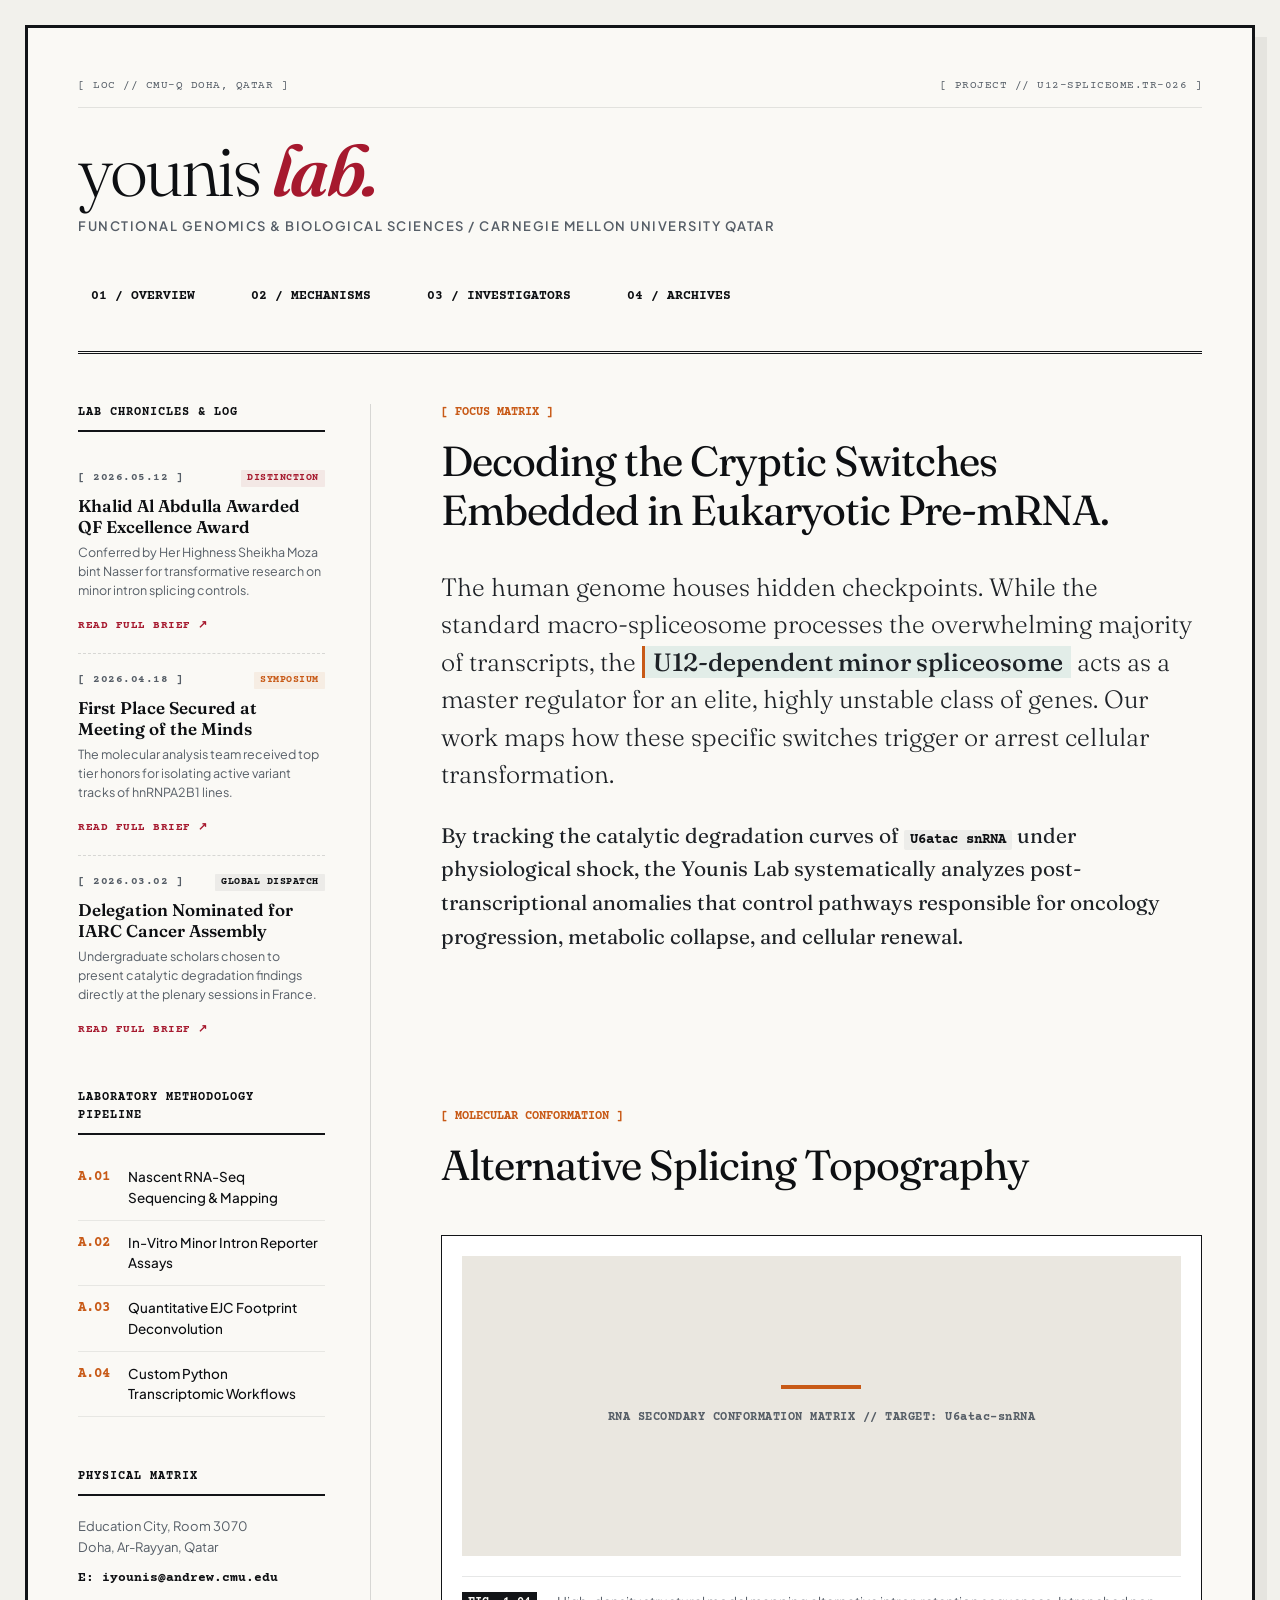
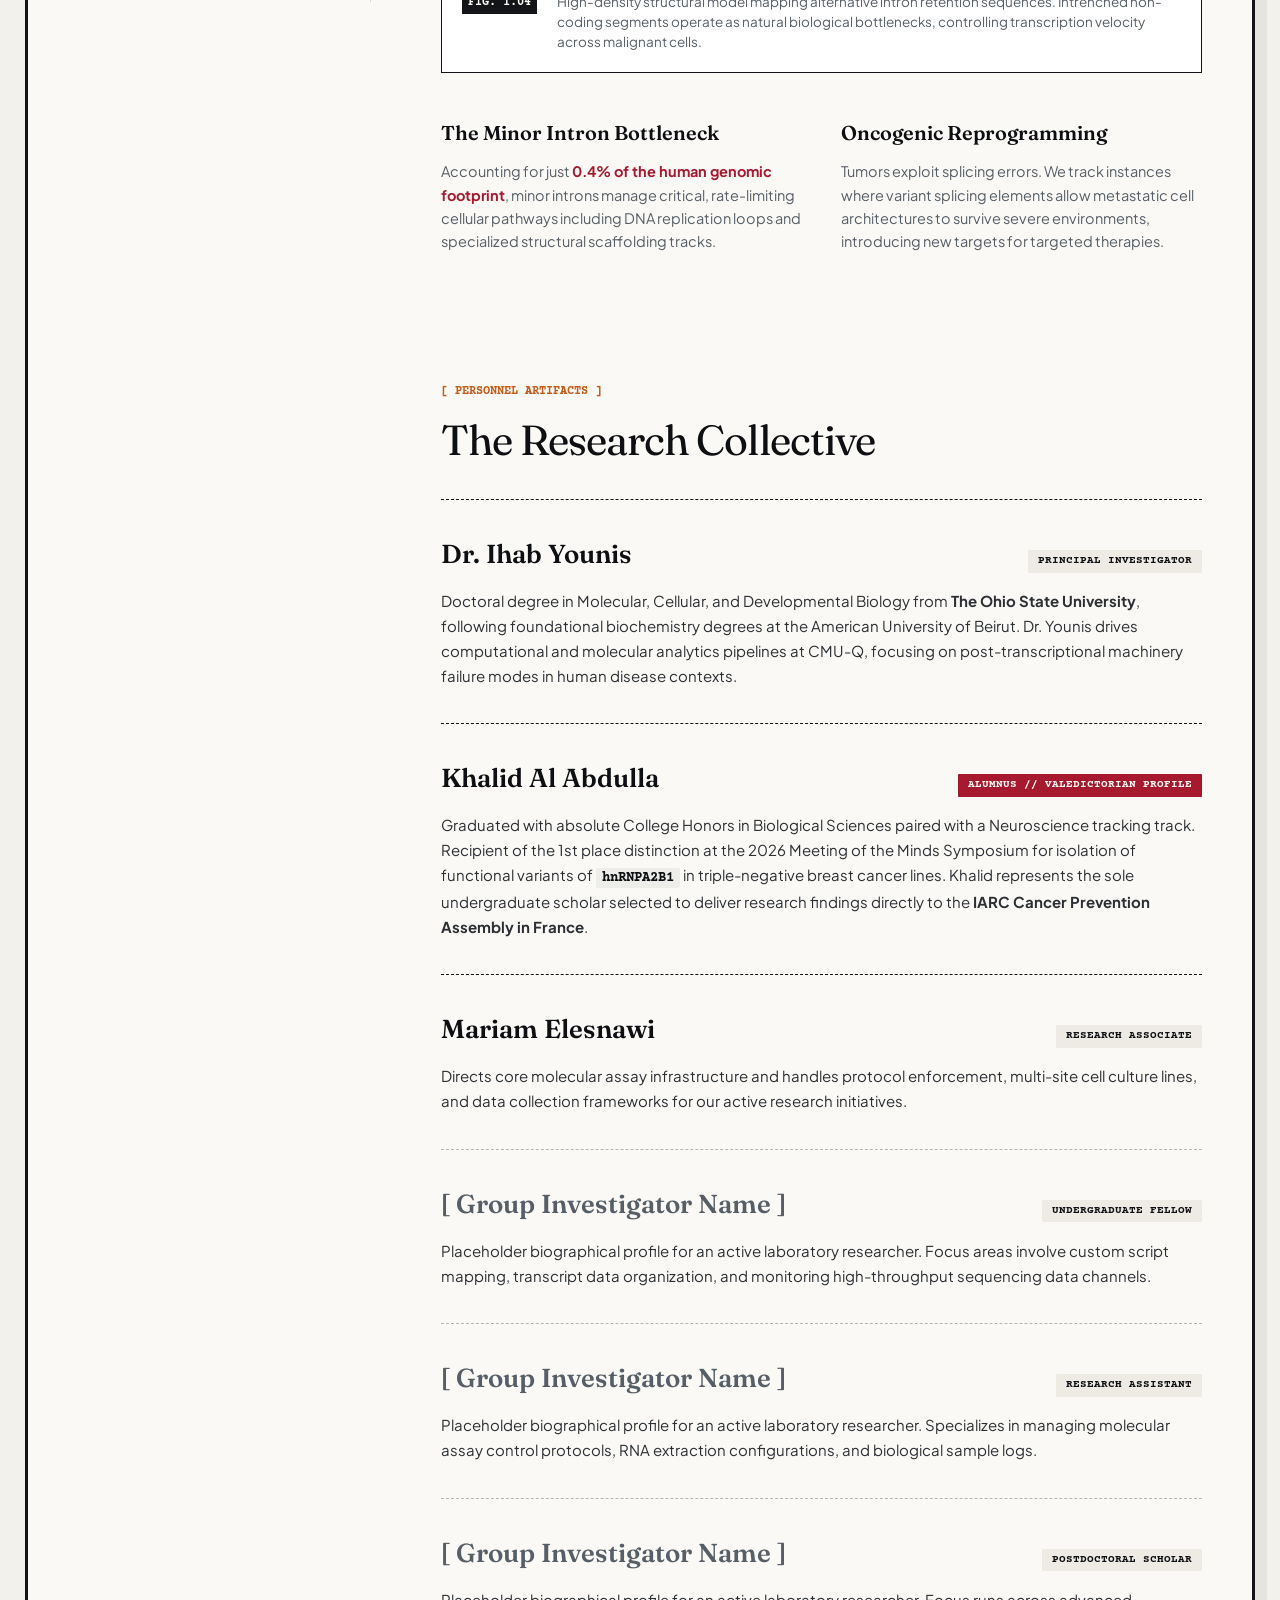
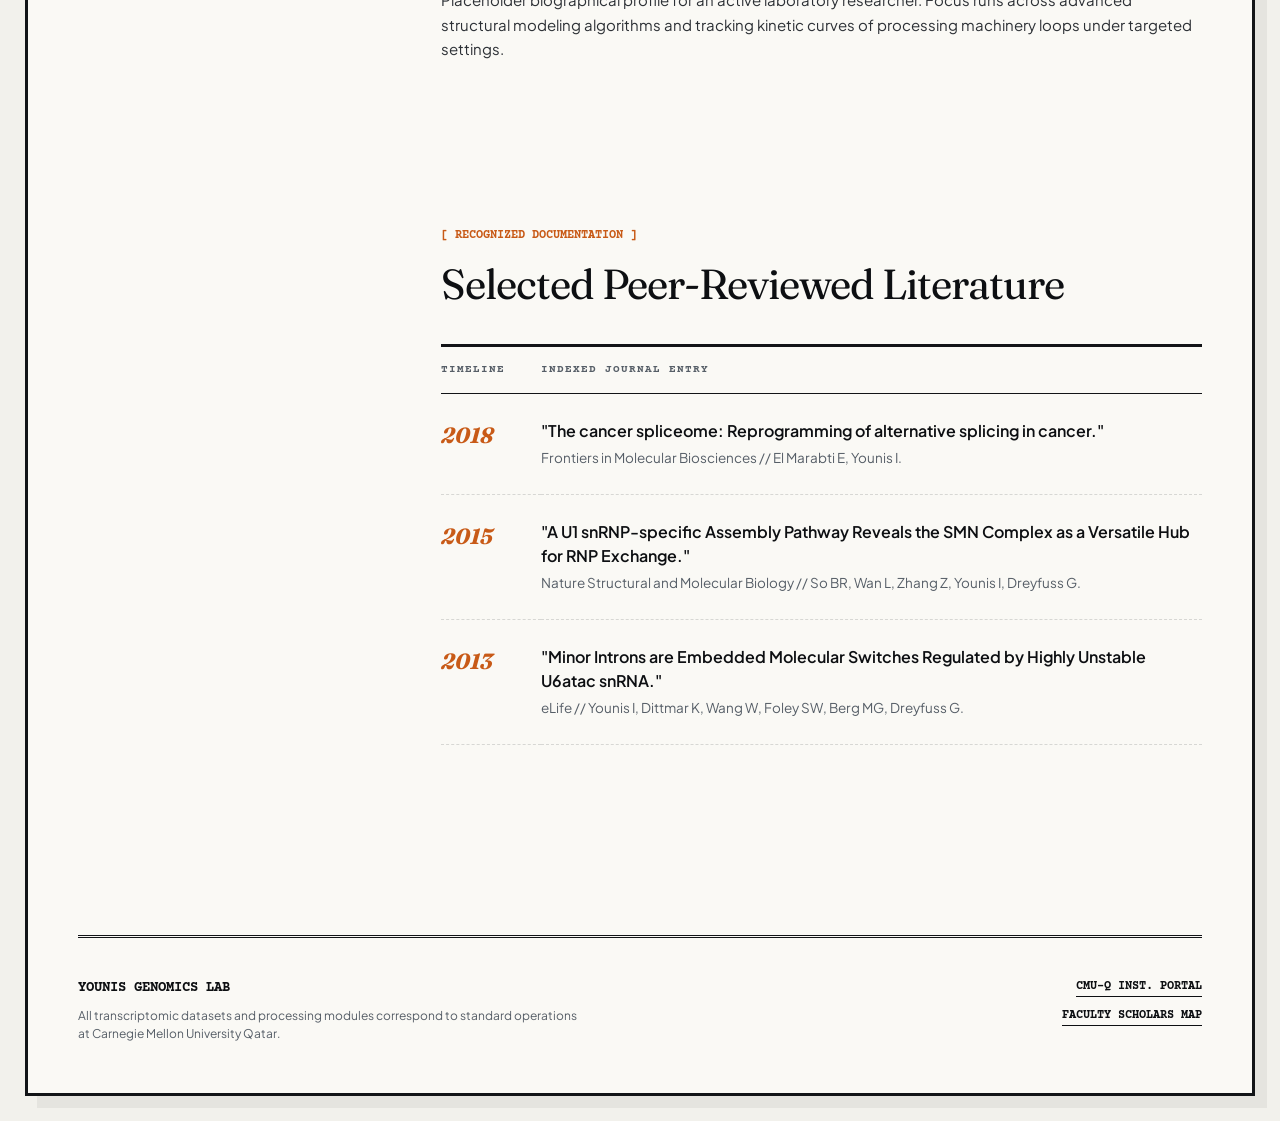
==== index.html @ 49179be3 "a" ====
<!DOCTYPE html>
<html lang="en">
<head>
    <meta charset="UTF-8">
    <meta name="viewport" content="width=device-width, initial-scale=1.0">
    <title>Younis Lab — Post-Transcriptional Architecture</title>
    
    <link rel="stylesheet" href="css/bootstrap.min.css">
    <link rel="stylesheet" href="css/blueimp-gallery.min.css">
    
    <link rel="stylesheet" href="style.css">
</head>
<body>

    <div class="site-outer-border">
        
        <header class="journal-header">
            <div class="header-top-meta">
                <span class="meta-item font-mono">[ LOC // CMU-Q DOHA, QATAR ]</span>
                <span class="meta-item font-mono">[ PROJECT // U12-SPLICEOME.TR-026 ]</span>
            </div>
            
            <div class="brand-block">
                <h1 class="main-title">younis <span class="title-light">lab.</span></h1>
                <p class="discipline-tag">Functional Genomics & Biological Sciences / Carnegie Mellon University Qatar</p>
            </div>

            <nav class="journal-nav">
                <a href="#overview" class="nav-node">01 / OVERVIEW</a>
                <a href="#mechanisms" class="nav-node">02 / MECHANISMS</a>
                <a href="#investigators" class="nav-node">03 / INVESTIGATORS</a>
                <a href="#archives" class="nav-node">04 / ARCHIVES</a>
            </nav>
        </header>

        <main class="journal-body-grid">
            
            <aside class="journal-sidebar">
                
                <div class="bulletin-board">
                    <h4 class="sidebar-subheading">LAB CHRONICLES & LOG</h4>
                    
                    <div class="news-entry">
                        <div class="news-meta-row">
                            <span class="news-date font-mono">[ 2026.05.12 ]</span>
                            <span class="news-badge color-crimson font-mono">DISTINCTION</span>
                        </div>
                        <h5 class="news-headline">Khalid Al Abdulla Awarded QF Excellence Award</h5>
                        <p class="news-summary">Conferred by Her Highness Sheikha Moza bint Nasser for transformative research on minor intron splicing controls.</p>
                        <a href="news.html#award" target="_blank" class="news-more-link font-mono">READ FULL BRIEF ↗</a>
                    </div>

                    <div class="news-entry">
                        <div class="news-meta-row">
                            <span class="news-date font-mono">[ 2026.04.18 ]</span>
                            <span class="news-badge color-rust font-mono">SYMPOSIUM</span>
                        </div>
                        <h5 class="news-headline">First Place Secured at Meeting of the Minds</h5>
                        <p class="news-summary">The molecular analysis team received top tier honors for isolating active variant tracks of hnRNPA2B1 lines.</p>
                        <a href="news.html#symposium" target="_blank" class="news-more-link font-mono">READ FULL BRIEF ↗</a>
                    </div>

                    <div class="news-entry">
                        <div class="news-meta-row">
                            <span class="news-date font-mono">[ 2026.03.02 ]</span>
                            <span class="news-badge font-mono">GLOBAL DISPATCH</span>
                        </div>
                        <h5 class="news-headline">Delegation Nominated for IARC Cancer Assembly</h5>
                        <p class="news-summary">Undergraduate scholars chosen to present catalytic degradation findings directly at the plenary sessions in France.</p>
                        <a href="news.html#iarc" target="_blank" class="news-more-link font-mono">READ FULL BRIEF ↗</a>
                    </div>
                </div>

                <div class="assay-block">
                    <h4 class="sidebar-subheading">LABORATORY METHODOLOGY PIPELINE</h4>
                    <ul class="raw-data-list">
                        <li><span class="index-num">A.01</span> Nascent RNA-Seq Sequencing & Mapping</li>
                        <li><span class="index-num">A.02</span> In-Vitro Minor Intron Reporter Assays</li>
                        <li><span class="index-num">A.03</span> Quantitative EJC Footprint Deconvolution</li>
                        <li><span class="index-num">A.04</span> Custom Python Transcriptomic Workflows</li>
                    </ul>
                </div>

                <div class="coordinates-block">
                    <h4 class="sidebar-subheading">PHYSICAL MATRIX</h4>
                    <p class="address-paragraph">
                        Education City, Room 3070<br>
                        Doha, Ar-Rayyan, Qatar<br>
                        <span class="contact-line">E: iyounis@andrew.cmu.edu</span>
                    </p>
                </div>

            </aside>

            <div class="journal-content-stream">
                
                <section id="overview" class="stream-section">
                    <div class="section-marker">[ FOCUS MATRIX ]</div>
                    <h2 class="section-display-title">Decoding the Cryptic Switches Embedded in Eukaryotic Pre-mRNA.</h2>
                    
                    <p class="body-text-editorial lead-text">
                        The human genome houses hidden checkpoints. While the standard macro-spliceosome processes the overwhelming majority of transcripts, the <span class="marker-highlight">U12-dependent minor spliceosome</span> acts as a master regulator for an elite, highly unstable class of genes. Our work maps how these specific switches trigger or arrest cellular transformation.
                    </p>
                    
                    <p class="body-text-editorial">
                        By tracking the catalytic degradation curves of <span class="rna-token">U6atac snRNA</span> under physiological shock, the Younis Lab systematically analyzes post-transcriptional anomalies that control pathways responsible for oncology progression, metabolic collapse, and cellular renewal.
                    </p>
                </section>

                <section id="mechanisms" class="stream-section">
                    <div class="section-marker">[ MOLECULAR CONFORMATION ]</div>
                    <h2 class="section-display-title">Alternative Splicing Topography</h2>
                    
                    <div class="rna-image-canvas">
                        <div class="image-wrapper">
                            <img src="images/rna-splice-model.svg" alt="Structural Splicing Conformation" class="rna-native-asset" onerror="this.parentNode.classList.add('has-fallback');">
                            <div class="canvas-fallback-blueprint">
                                <div class="blueprint-line"></div>
                                <div class="blueprint-label">RNA SECONDARY CONFORMATION MATRIX // TARGET: U6atac-snRNA</div>
                            </div>
                        </div>
                        <div class="canvas-caption-block">
                            <span class="caption-num">FIG. 1.04</span>
                            <p class="caption-text">
                                High-density structural model mapping alternative intron retention sequences. Intrenched non-coding segments operate as natural biological bottlenecks, controlling transcription velocity across malignant cells.
                            </p>
                        </div>
                    </div>

                    <div class="asymmetric-split-insight">
                        <div class="insight-col">
                            <h3 class="insight-title">The Minor Intron Bottleneck</h3>
                            <p class="insight-body">Accounting for just <span class="dark-accent-text">0.4% of the human genomic footprint</span>, minor introns manage critical, rate-limiting cellular pathways including DNA replication loops and specialized structural scaffolding tracks.</p>
                        </div>
                        <div class="insight-col">
                            <h3 class="insight-title">Oncogenic Reprogramming</h3>
                            <p class="insight-body">Tumors exploit splicing errors. We track instances where variant splicing elements allow metastatic cell architectures to survive severe environments, introducing new targets for targeted therapies.</p>
                        </div>
                    </div>
                </section>

                <section id="investigators" class="stream-section">
                    <div class="section-marker">[ PERSONNEL ARTIFACTS ]</div>
                    <h2 class="section-display-title">The Research Collective</h2>

                    <div class="profile-node pi-node">
                        <div class="profile-meta-row">
                            <h3 class="profile-name">Dr. Ihab Younis</h3>
                            <span class="profile-status-badge">PRINCIPAL INVESTIGATOR</span>
                        </div>
                        <p class="profile-description">
                            Doctoral degree in Molecular, Cellular, and Developmental Biology from <strong>The Ohio State University</strong>, following foundational biochemistry degrees at the American University of Beirut. Dr. Younis drives computational and molecular analytics pipelines at CMU-Q, focusing on post-transcriptional machinery failure modes in human disease contexts.
                        </p>
                    </div>

                    <div class="profile-node scholar-node">
                        <div class="profile-meta-row">
                            <h3 class="profile-name">Khalid Al Abdulla</h3>
                            <span class="profile-status-badge honor-badge">ALUMNUS // VALEDICTORIAN PROFILE</span>
                        </div>
                        <p class="profile-description">
                            Graduated with absolute College Honors in Biological Sciences paired with a Neuroscience tracking track. Recipient of the 1st place distinction at the 2026 Meeting of the Minds Symposium for isolation of functional variants of <span class="rna-token">hnRNPA2B1</span> in triple-negative breast cancer lines. Khalid represents the sole undergraduate scholar selected to deliver research findings directly to the <strong>IARC Cancer Prevention Assembly in France</strong>.
                        </p>
                    </div>

                    <div class="profile-node">
                        <div class="profile-meta-row">
                            <h3 class="profile-name">Mariam Elesnawi</h3>
                            <span class="profile-status-badge associate-badge">RESEARCH ASSOCIATE</span>
                        </div>
                        <p class="profile-description">
                            Directs core molecular assay infrastructure and handles protocol enforcement, multi-site cell culture lines, and data collection frameworks for our active research initiatives.
                        </p>
                    </div>

                    <div class="profile-node placeholder-node">
                        <div class="profile-meta-row">
                            <h3 class="profile-name">[ Group Investigator Name ]</h3>
                            <span class="profile-status-badge">UNDERGRADUATE FELLOW</span>
                        </div>
                        <p class="profile-description">
                            Placeholder biographical profile for an active laboratory researcher. Focus areas involve custom script mapping, transcript data organization, and monitoring high-throughput sequencing data channels.
                        </p>
                    </div>

                    <div class="profile-node placeholder-node">
                        <div class="profile-meta-row">
                            <h3 class="profile-name">[ Group Investigator Name ]</h3>
                            <span class="profile-status-badge">RESEARCH ASSISTANT</span>
                        </div>
                        <p class="profile-description">
                            Placeholder biographical profile for an active laboratory researcher. Specializes in managing molecular assay control protocols, RNA extraction configurations, and biological sample logs.
                        </p>
                    </div>

                    <div class="profile-node placeholder-node">
                        <div class="profile-meta-row">
                            <h3 class="profile-name">[ Group Investigator Name ]</h3>
                            <span class="profile-status-badge">POSTDOCTORAL SCHOLAR</span>
                        </div>
                        <p class="profile-description">
                            Placeholder biographical profile for an active laboratory researcher. Focus runs across advanced structural modeling algorithms and tracking kinetic curves of processing machinery loops under targeted settings.
                        </p>
                    </div>
                </section>

                <section id="archives" class="stream-section">
                    <div class="section-marker">[ RECOGNIZED DOCUMENTATION ]</div>
                    <h2 class="section-display-title">Selected Peer-Reviewed Literature</h2>
                    
                    <div class="logbook-table-wrapper">
                        <table class="logbook-table">
                            <thead>
                                <tr>
                                    <th>TIMELINE</th>
                                    <th>INDEXED JOURNAL ENTRY</th>
                                </tr>
                            </thead>
                            <tbody>
                                <tr>
                                    <td class="log-year">2018</td>
                                    <td class="log-details">
                                        <span class="entry-title">"The cancer spliceome: Reprogramming of alternative splicing in cancer."</span><br>
                                        <span class="entry-meta">Frontiers in Molecular Biosciences // El Marabti E, Younis I.</span>
                                    </td>
                                </tr>
                                <tr>
                                    <td class="log-year">2015</td>
                                    <td class="log-details">
                                        <span class="entry-title">"A U1 snRNP-specific Assembly Pathway Reveals the SMN Complex as a Versatile Hub for RNP Exchange."</span><br>
                                        <span class="entry-meta">Nature Structural and Molecular Biology // So BR, Wan L, Zhang Z, Younis I, Dreyfuss G.</span>
                                    </td>
                                </tr>
                                <tr>
                                    <td class="log-year">2013</td>
                                    <td class="log-details">
                                        <span class="entry-title">"Minor Introns are Embedded Molecular Switches Regulated by Highly Unstable U6atac snRNA."</span><br>
                                        <span class="entry-meta">eLife // Younis I, Dittmar K, Wang W, Foley SW, Berg MG, Dreyfuss G.</span>
                                    </td>
                                </tr>
                            </tbody>
                        </table>
                    </div>
                </section>

            </div>
        </main>

        <footer class="journal-footer">
            <div class="footer-left-brand">
                <span class="footer-logo">YOUNIS GENOMICS LAB</span>
                <p class="footer-legal">All transcriptomic datasets and processing modules correspond to standard operations at Carnegie Mellon University Qatar.</p>
            </div>
            <div class="footer-links-group">
                <a href="https://qatar.cmu.edu" target="_blank" class="footer-link">CMU-Q INST. PORTAL</a>
                <a href="https://scholars.cmu.edu" target="_blank" class="footer-link">FACULTY SCHOLARS MAP</a>
            </div>
        </footer>

    </div>

    <script src="js/jquery-1.9.1.min.js"></script>
    <script src="js/bootstrap.min.js"></script>
</body>
</html>
---- style.css ----
/* ==========================================================================
   HIGH-END ACADEMIC LOGBOOK & EDITORIAL DESIGN ARCHITECTURE
   Completely detached from generic modern template frameworks.
   Inspired by high-density scientific journals and asymmetric print design.
   ========================================================================== */

@import url('https://fonts.googleapis.com/css2?family=Courier+Prime:ital,wght@0,400;0,700;1,400&family=Fraunces:ital,opsz,wght@0,9..144,300;0,9..144,400;0,9..144,600;1,9..144,400&family=Plus+Jakarta+Sans:wght@300;400;500;600;700&display=swap');

:root {
    /* Pure Ink-on-Paper High Contrast Color Framework */
    --paper-base: #faf9f5;          /* Warm raw linen unbleached paper stock */
    --ink-solid: #0d0f12;           /* Deep dense organic carbon black ink */
    --ink-subtle: #565e67;          /* Slate mineral wash for peripheral data */
    
    /* Strategic Precision Chromatic Visual Accents */
    --heritage-crimson: #a6192e;    /* Rich raw authentic Carnegie Crimson */
    --biochemical-rust: #c85a17;    /* Earthy high-contrast functional molecular tone */
    --rna-highlight-bg: #e2ede8;    /* Muted wash representing biological fluid matrices */
    --border-stroke: #121417;       /* Hard lines for deliberate layout structuring */
    
    /* Typography Engine Selection */
    --font-editorial: 'Fraunces', Georgia, serif;
    --font-structural: 'Plus Jakarta Sans', -apple-system, sans-serif;
    --font-code-raw: 'Courier Prime', monospace;
}

/* Base Body Framework Overrides */
body {
    background-color: #f2f1ec; /* Ground framing tone behind the paper stock */
    color: var(--ink-solid);
    font-family: var(--font-structural);
    margin: 0;
    padding: 25px;
    line-height: 1.5;
    -webkit-font-smoothing: antialiased;
}

/* Asymmetric Structural Enclosure Box */
.site-outer-border {
    background-color: var(--paper-base);
    max-width: 1550px;
    margin: 0 auto;
    border: 3px solid var(--border-stroke);
    box-shadow: 12px 12px 0px rgba(18, 20, 23, 0.06);
    padding: 50px;
    position: relative;
    overflow: hidden;
}

/* Helper Monospace & Font Rules */
.font-mono {
    font-family: var(--font-code-raw);
    font-size: 11px;
    letter-spacing: 0.5px;
}

/* Lab Journal Header Architecture */
.journal-header {
    border-bottom: 3px double var(--border-stroke);
    padding-bottom: 40px;
    margin-bottom: 50px;
}

.header-top-meta {
    display: flex;
    justify-content: space-between;
    color: var(--ink-subtle);
    border-bottom: 1px solid rgba(18, 20, 23, 0.1);
    padding-bottom: 12px;
    margin-bottom: 30px;
}

.brand-block {
    margin-bottom: 45px;
}

.main-title {
    font-family: var(--font-editorial);
    font-size: 72px;
    font-weight: 300;
    line-height: 0.9;
    letter-spacing: -2.5px;
    margin: 0 0 15px 0;
    text-transform: lowercase;
}

.main-title .title-light {
    font-weight: 600;
    color: var(--heritage-crimson);
    font-style: italic;
}

.discipline-tag {
    font-size: 13px;
    text-transform: uppercase;
    font-weight: 600;
    letter-spacing: 1.5px;
    color: var(--ink-subtle);
    margin: 0;
}

/* Navigation Row */
.journal-nav {
    display: flex;
    flex-wrap: wrap;
    gap: 30px;
    margin-top: 25px;
}

.nav-node {
    font-family: var(--font-code-raw);
    font-size: 13px;
    font-weight: 700;
    color: var(--ink-solid);
    text-decoration: none;
    padding: 4px 12px;
    border: 1px solid transparent;
    transition: all 0.2s ease-in-out;
}

.nav-node:hover {
    color: var(--heritage-crimson);
    border: 1px dashed var(--heritage-crimson);
    background-color: rgba(166, 25, 46, 0.03);
}

/* Structural Grid Split Framework */
.journal-body-grid {
    display: grid;
    grid-template-columns: 1fr 2.6fr;
    gap: 70px;
    align-items: start;
}

/* Sidebar Information Block styling */
.journal-sidebar {
    position: sticky;
    top: 40px;
    border-right: 1px solid rgba(18, 20, 23, 0.15);
    padding-right: 45px;
}

.sidebar-subheading {
    font-family: var(--font-code-raw);
    font-size: 12px;
    font-weight: 700;
    letter-spacing: 1px;
    color: var(--ink-solid);
    margin: 0 0 20px 0;
    padding-bottom: 8px;
    border-bottom: 2px solid var(--border-stroke);
}

/* Multi-Item Bulletin Stack Typography & Spacing */
.bulletin-board {
    margin-bottom: 45px;
}

.news-entry {
    padding: 18px 0;
    border-bottom: 1px dashed rgba(18, 20, 23, 0.15);
}

.news-entry:last-of-type {
    border-bottom: none;
    padding-bottom: 5px;
}

.news-meta-row {
    display: flex;
    justify-content: space-between;
    align-items: center;
    margin-bottom: 8px;
}

.news-date {
    color: var(--ink-subtle);
    font-weight: bold;
}

.news-badge {
    font-size: 9.5px;
    font-weight: 700;
    background-color: rgba(18, 20, 23, 0.06);
    padding: 1px 6px;
    border-radius: 1px;
    color: var(--ink-solid);
}

.news-badge.color-crimson {
    background-color: rgba(166, 25, 46, 0.08);
    color: var(--heritage-crimson);
}

.news-badge.color-rust {
    background-color: rgba(200, 90, 23, 0.08);
    color: var(--biochemical-rust);
}

.news-headline {
    font-family: var(--font-editorial);
    font-size: 17px;
    font-weight: 600;
    line-height: 1.25;
    margin: 0 0 6px 0;
    color: var(--ink-solid);
}

.news-summary {
    font-size: 12.5px;
    line-height: 1.5;
    color: var(--ink-subtle);
    margin: 0 0 10px 0;
}

.news-more-link {
    font-size: 10.5px;
    font-weight: 700;
    color: var(--heritage-crimson);
    text-decoration: none;
    border-bottom: 1px solid transparent;
    transition: all 0.2s ease;
    display: inline-block;
}

.news-more-link:hover {
    color: var(--ink-solid);
    border-bottom: 1px solid var(--ink-solid);
}

/* Raw Data Lists Layout */
.raw-data-list {
    list-style: none;
    padding: 0;
    margin: 0 0 50px 0;
}

.raw-data-list li {
    font-size: 13.5px;
    font-weight: 500;
    padding: 12px 0;
    border-bottom: 1px solid rgba(18, 20, 23, 0.08);
    display: flex;
    align-items: flex-start;
}

.index-num {
    font-family: var(--font-code-raw);
    color: var(--biochemical-rust);
    font-weight: bold;
    width: 50px;
    flex-shrink: 0;
}

.coordinates-block {
    font-size: 13px;
    color: var(--ink-subtle);
    line-height: 1.6;
}

.contact-line {
    display: block;
    margin-top: 10px;
    font-family: var(--font-code-raw);
    color: var(--ink-solid);
    font-weight: bold;
}

/* Content Area Component Styling */
.stream-section {
    margin-bottom: 90px;
    padding-bottom: 40px;
}

.section-marker {
    font-family: var(--font-code-raw);
    font-size: 12px;
    font-weight: 700;
    color: var(--biochemical-rust);
    margin-bottom: 15px;
}

.section-display-title {
    font-family: var(--font-editorial);
    font-size: 42px;
    font-weight: 400;
    line-height: 1.15;
    letter-spacing: -1px;
    margin: 0 0 35px 0;
}

/* Rich Typographic Contrast Selectors */
.body-text-editorial {
    font-family: var(--font-editorial);
    font-size: 21px;
    line-height: 1.6;
    color: #1e2227;
    margin: 0 0 25px 0;
}

.body-text-editorial.lead-text {
    font-size: 25px;
    font-weight: 300;
    line-height: 1.5;
}

/* Custom In-text Highlighters */
.marker-highlight {
    background-color: var(--rna-highlight-bg);
    padding: 1px 8px;
    font-weight: 500;
    border-left: 3px solid var(--biochemical-rust);
}

.rna-token {
    font-family: var(--font-code-raw);
    font-weight: 700;
    background-color: rgba(18, 20, 23, 0.05);
    color: var(--ink-solid);
    padding: 2px 6px;
    font-size: 14px;
    border-radius: 2px;
}

/* Custom Image Frame Architecture */
.rna-image-canvas {
    border: 1px solid var(--border-stroke);
    padding: 20px;
    background-color: #ffffff;
    margin: 45px 0;
}

.image-wrapper {
    background-color: #eae7e0;
    min-height: 300px;
    width: 100%;
    position: relative;
    display: flex;
    align-items: center;
    justify-content: center;
}

.rna-native-asset {
    max-width: 100%;
    height: auto;
    display: block;
}

/* Fallback Design Layout Rules when image path is empty */
.has-fallback .rna-native-asset {
    display: none;
}

.canvas-fallback-blueprint {
    display: none;
    flex-direction: column;
    align-items: center;
    justify-content: center;
    width: 100%;
    height: 300px;
    padding: 30px;
    box-sizing: border-box;
}

.has-fallback .canvas-fallback-blueprint {
    display: flex;
}

.blueprint-line {
    width: 80px;
    height: 4px;
    background-color: var(--biochemical-rust);
    margin-bottom: 20px;
}

.blueprint-label {
    font-family: var(--font-code-raw);
    font-size: 12px;
    font-weight: bold;
    color: var(--ink-subtle);
    text-align: center;
    letter-spacing: 0.5px;
}

/* Captioning elements */
.canvas-caption-block {
    margin-top: 20px;
    display: grid;
    grid-template-columns: auto 1fr;
    gap: 20px;
    border-top: 1px solid rgba(18, 20, 23, 0.1);
    padding-top: 15px;
}

.caption-num {
    font-family: var(--font-code-raw);
    font-weight: 700;
    font-size: 12px;
    background: var(--border-stroke);
    color: var(--paper-base);
    padding: 2px 6px;
    height: max-content;
}

.caption-text {
    font-size: 13.5px;
    line-height: 1.5;
    color: var(--ink-subtle);
    margin: 0;
}

/* Inside Layout Subgrids */
.asymmetric-split-insight {
    display: grid;
    grid-template-columns: 1fr 1fr;
    gap: 40px;
    margin-top: 45px;
}

.insight-title {
    font-family: var(--font-editorial);
    font-size: 20px;
    font-weight: 600;
    margin: 0 0 12px 0;
}

.insight-body {
    font-size: 14.5px;
    line-height: 1.6;
    color: var(--ink-subtle);
    margin: 0;
}

.dark-accent-text {
    color: var(--heritage-crimson);
    font-weight: 700;
}

/* Custom Personnel Modules */
.profile-node {
    border-top: 1px dashed var(--border-stroke);
    padding: 35px 0;
}

.profile-meta-row {
    display: flex;
    justify-content: space-between;
    align-items: baseline;
    margin-bottom: 15px;
}

.profile-name {
    font-family: var(--font-editorial);
    font-size: 26px;
    font-weight: 600;
    margin: 0;
}

.profile-status-badge {
    font-family: var(--font-code-raw);
    font-size: 11px;
    font-weight: 700;
    background-color: #eeebe4;
    padding: 3px 10px;
    border-radius: 1px;
}

.honor-badge {
    background-color: var(--heritage-crimson);
    color: var(--paper-base);
}

.profile-description {
    font-size: 15px;
    line-height: 1.65;
    color: #2c3035;
    margin: 0;
}

/* Light opacity tint for filler slots to emphasize editability */
.placeholder-node {
    border-top: 1px dashed rgba(18, 20, 23, 0.3);
}

.placeholder-node .profile-name {
    color: var(--ink-subtle);
}

/* High Contrast Journal Record Matrix */
.logbook-table-wrapper {
    margin-top: 30px;
    border-top: 3px solid var(--border-stroke);
}

.logbook-table {
    width: 100%;
    border-collapse: collapse;
}

.logbook-table th {
    font-family: var(--font-code-raw);
    font-size: 11px;
    letter-spacing: 1px;
    text-align: left;
    padding: 15px 0;
    color: var(--ink-subtle);
    border-bottom: 1px solid var(--border-stroke);
}

.logbook-table td {
    padding: 25px 0;
    border-bottom: 1px dashed rgba(18, 20, 23, 0.15);
    vertical-align: top;
}

.log-year {
    font-family: var(--font-editorial);
    font-size: 22px;
    font-weight: bold;
    font-style: italic;
    color: var(--biochemical-rust);
    width: 100px;
}

.entry-title {
    font-weight: 600;
    font-size: 16px;
    color: var(--ink-solid);
}

.entry-meta {
    font-size: 13.5px;
    color: var(--ink-subtle);
    display: inline-block;
    margin-top: 5px;
}

/* Asymmetric Editorial Footer elements */
.journal-footer {
    margin-top: 60px;
    border-top: 3px double var(--border-stroke);
    padding-top: 40px;
    display: flex;
    justify-content: space-between;
    align-items: flex-start;
}

.footer-logo {
    font-family: var(--font-code-raw);
    font-weight: bold;
    font-size: 14px;
    display: block;
    margin-bottom: 8px;
}

.footer-legal {
    font-size: 12px;
    color: var(--ink-subtle);
    max-width: 500px;
    margin: 0;
}

.footer-links-group {
    display: flex;
    flex-direction: column;
    gap: 10px;
    align-items: flex-end;
}

.footer-link {
    font-family: var(--font-code-raw);
    font-size: 12px;
    font-weight: bold;
    color: var(--ink-solid);
    text-decoration: none;
    border-bottom: 1px solid var(--ink-solid);
}

/* Responsive Layout Tuning overrides */
@media (max-width: 1024px) {
    .journal-body-grid {
        grid-template-columns: 1fr;
        gap: 50px;
    }
    .journal-sidebar {
        position: relative;
        top: 0;
        border-right: none;
        padding-right: 0;
        border-bottom: 1px dashed var(--border-stroke);
        padding-bottom: 40px;
    }
    .site-outer-border {
        padding: 30px;
    }
    .main-title {
        font-size: 54px;
    }
}

@media (max-width: 650px) {
    .asymmetric-split-insight {
        grid-template-columns: 1fr;
        gap: 30px;
    }
    .profile-meta-row {
        flex-direction: column;
        gap: 8px;
        align-items: flex-start;
    }
    .journal-footer {
        flex-direction: column;
        gap: 30px;
        align-items: flex-start;
    }
    .footer-links-group {
        align-items: flex-start;
    }
}
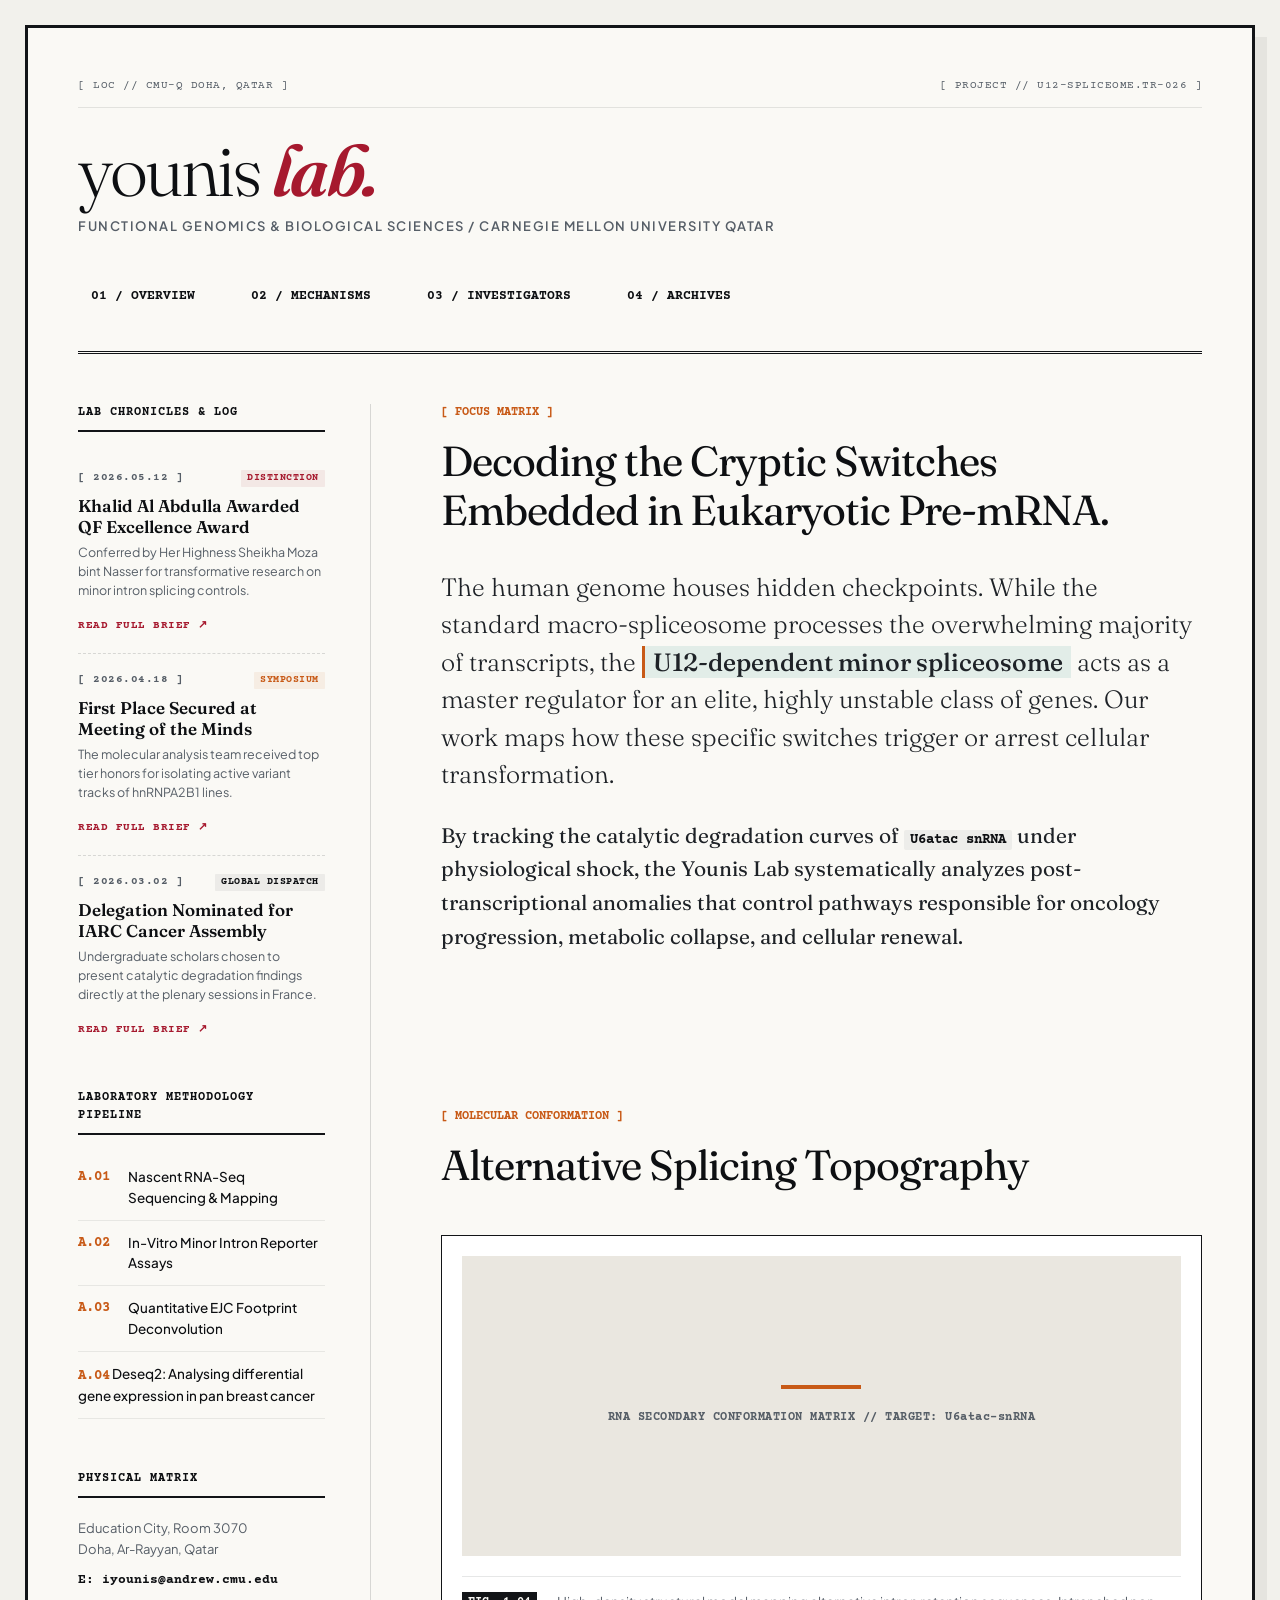
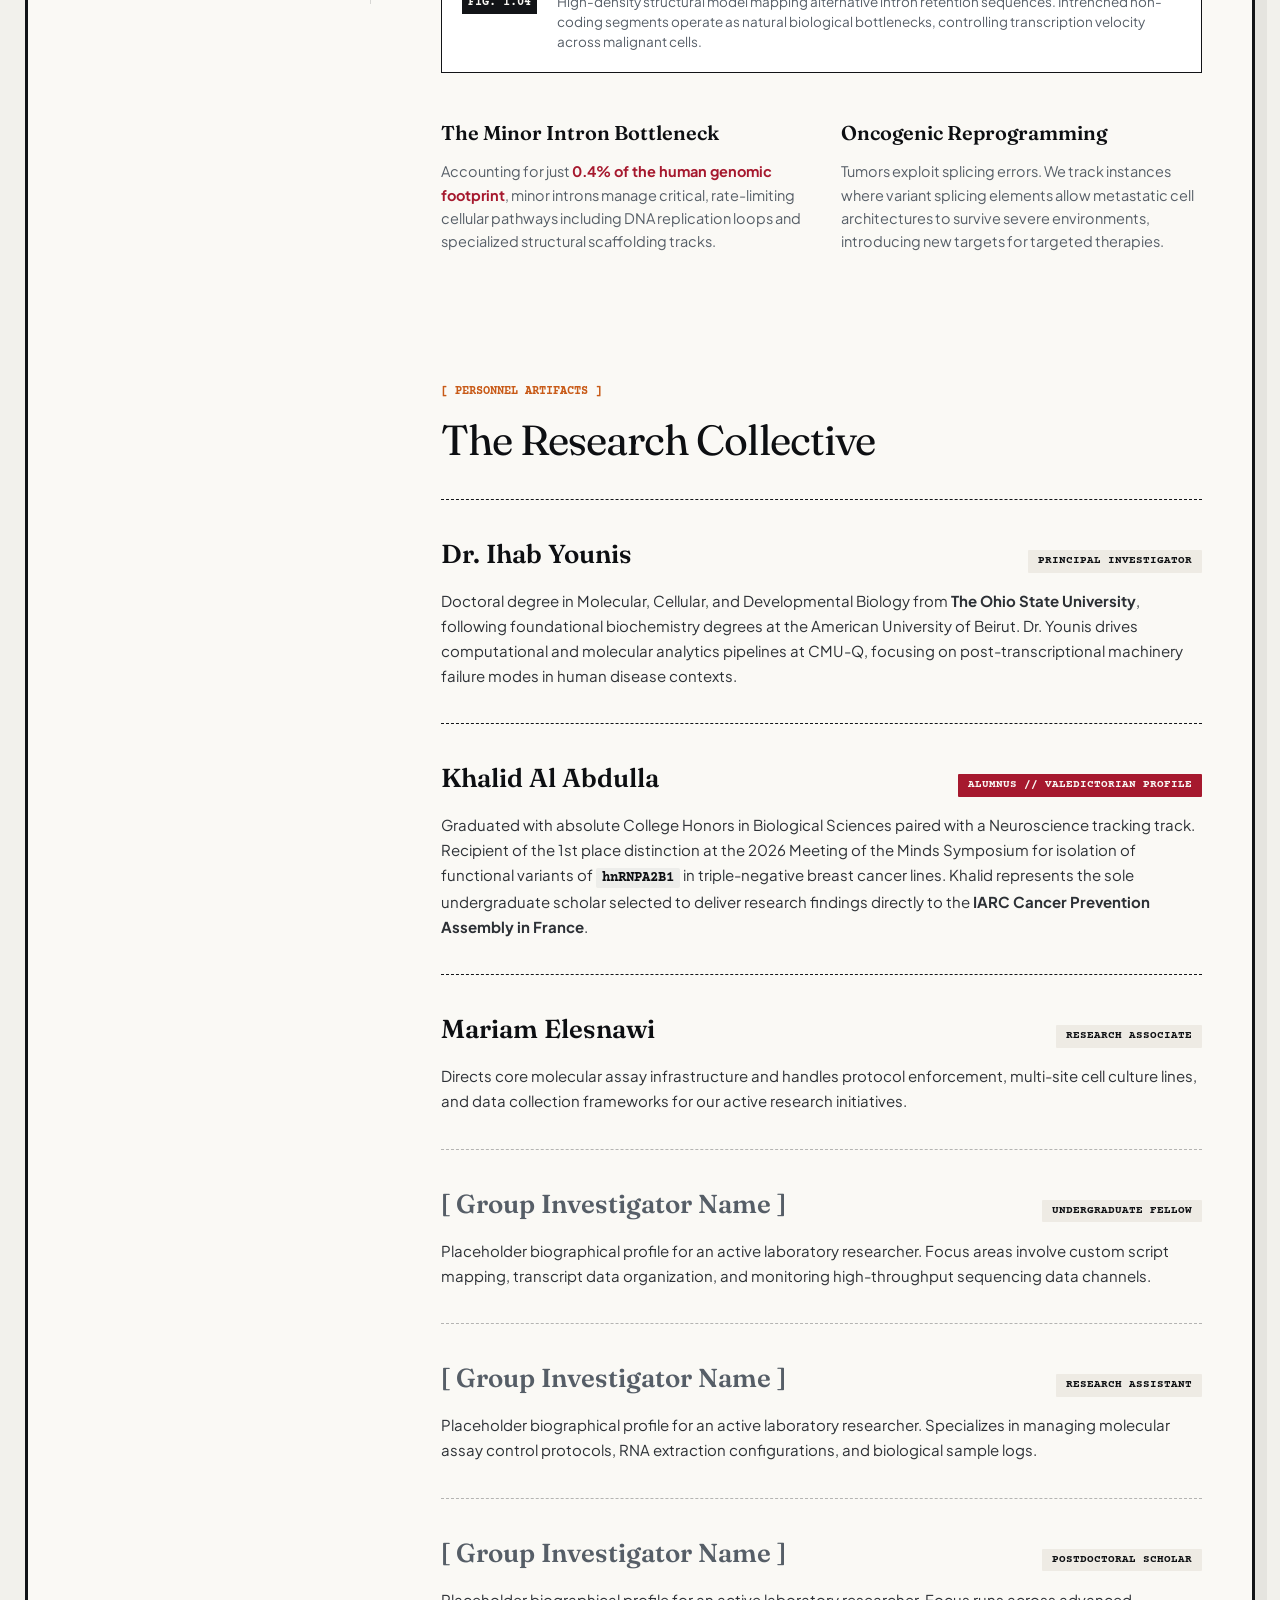
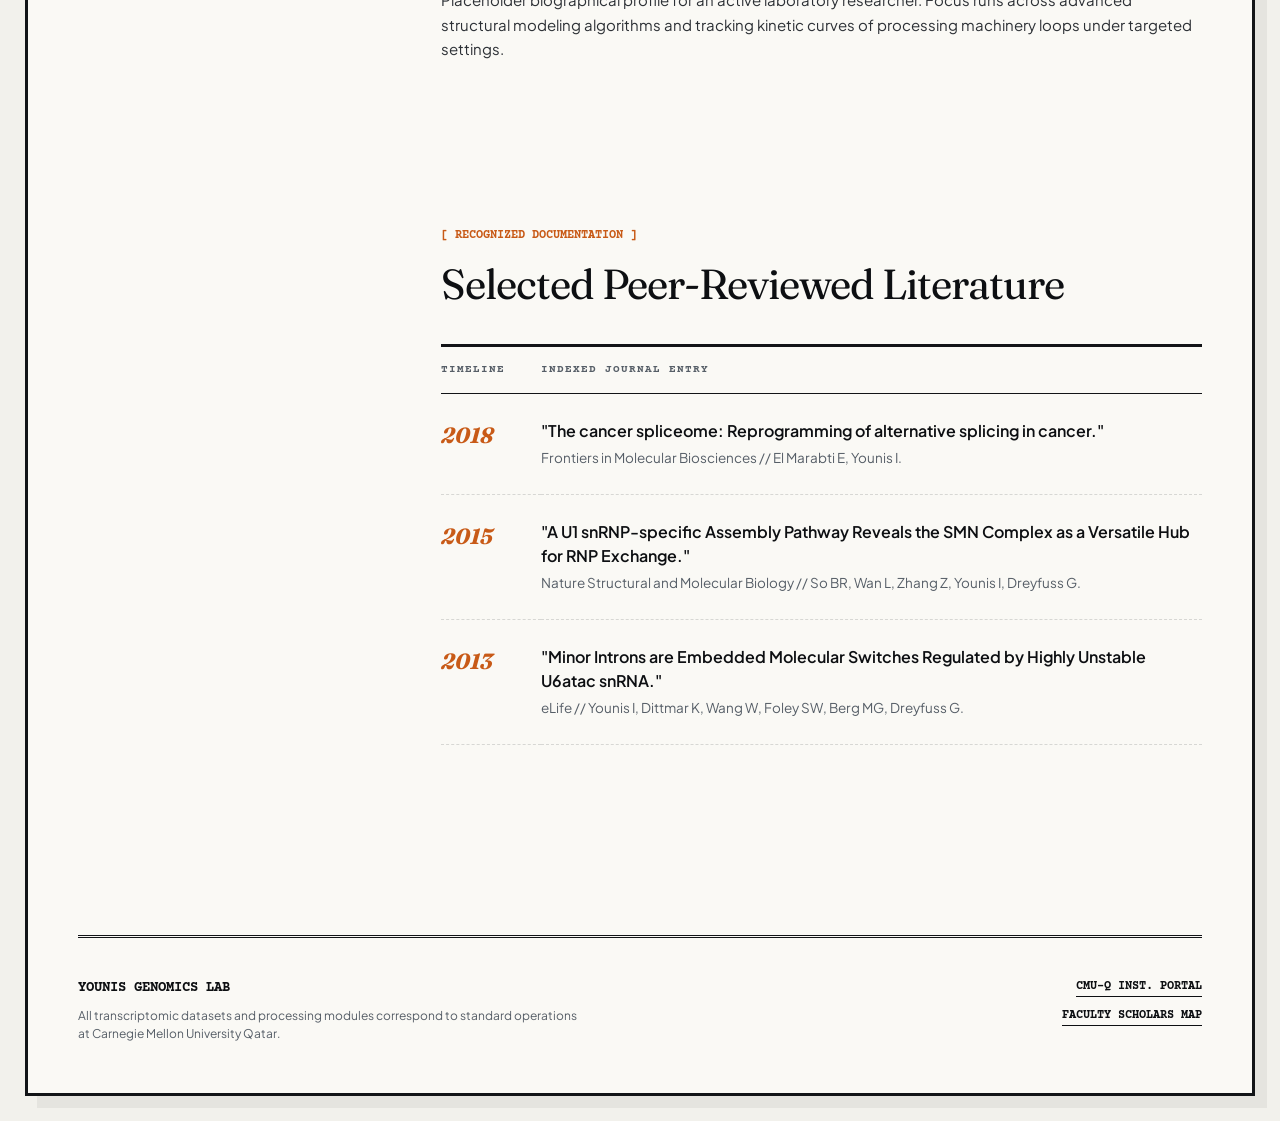
==== commit 9c88e495: "Fix HTML structure and ensure proper encoding" ====
--- a/index.html
+++ b/index.html
@@ -77,7 +77,7 @@
                         <li><span class="index-num">A.01</span> Nascent RNA-Seq Sequencing & Mapping</li>
                         <li><span class="index-num">A.02</span> In-Vitro Minor Intron Reporter Assays</li>
                         <li><span class="index-num">A.03</span> Quantitative EJC Footprint Deconvolution</li>
-                        <li><span class="index-num">A.04</span> Custom Python Transcriptomic Workflows</li>
+                        <li><ahref ="deseq2/deseq2.html"><span class="index-num">A.04</span> Deseq2: Analysing differential gene expression in pan breast cancer</ahref></li>
                     </ul>
                 </div>
 
@@ -262,4 +262,4 @@
     <script src="js/jquery-1.9.1.min.js"></script>
     <script src="js/bootstrap.min.js"></script>
 </body>
-</html>+</html>
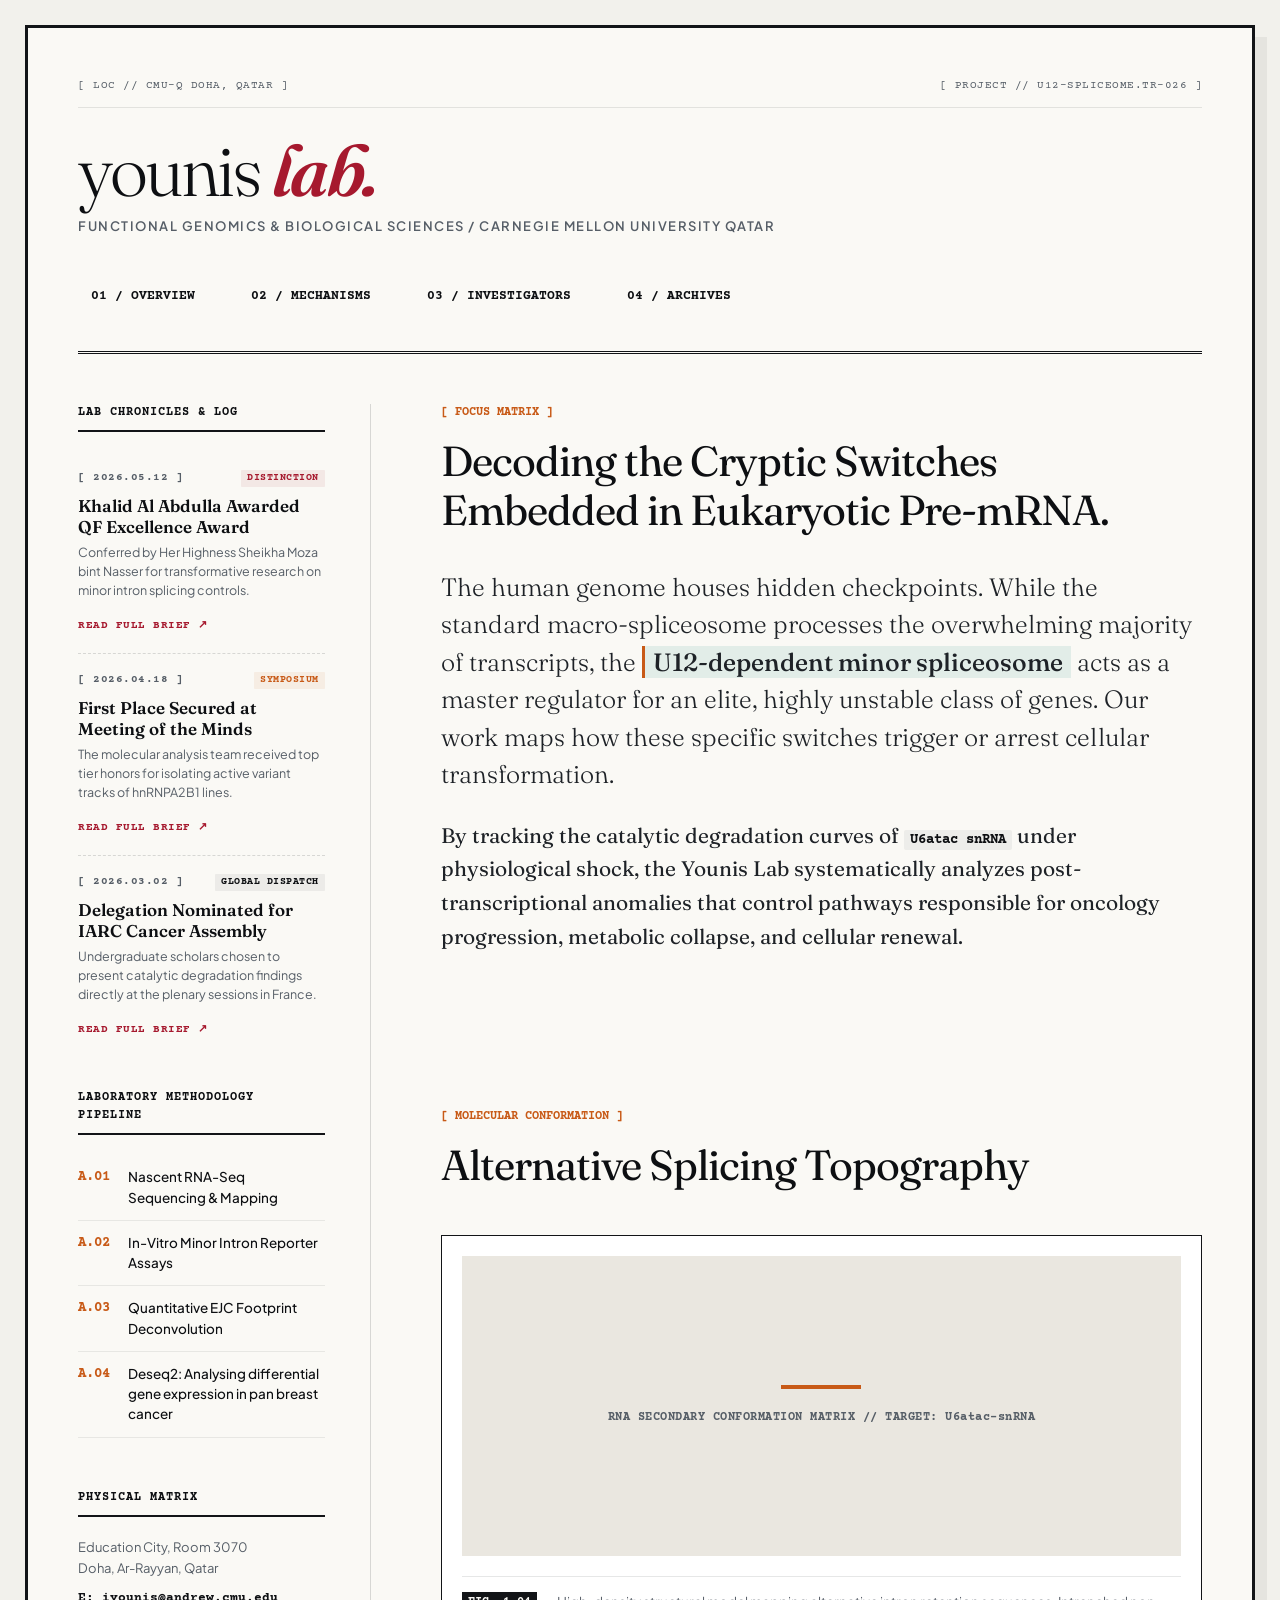
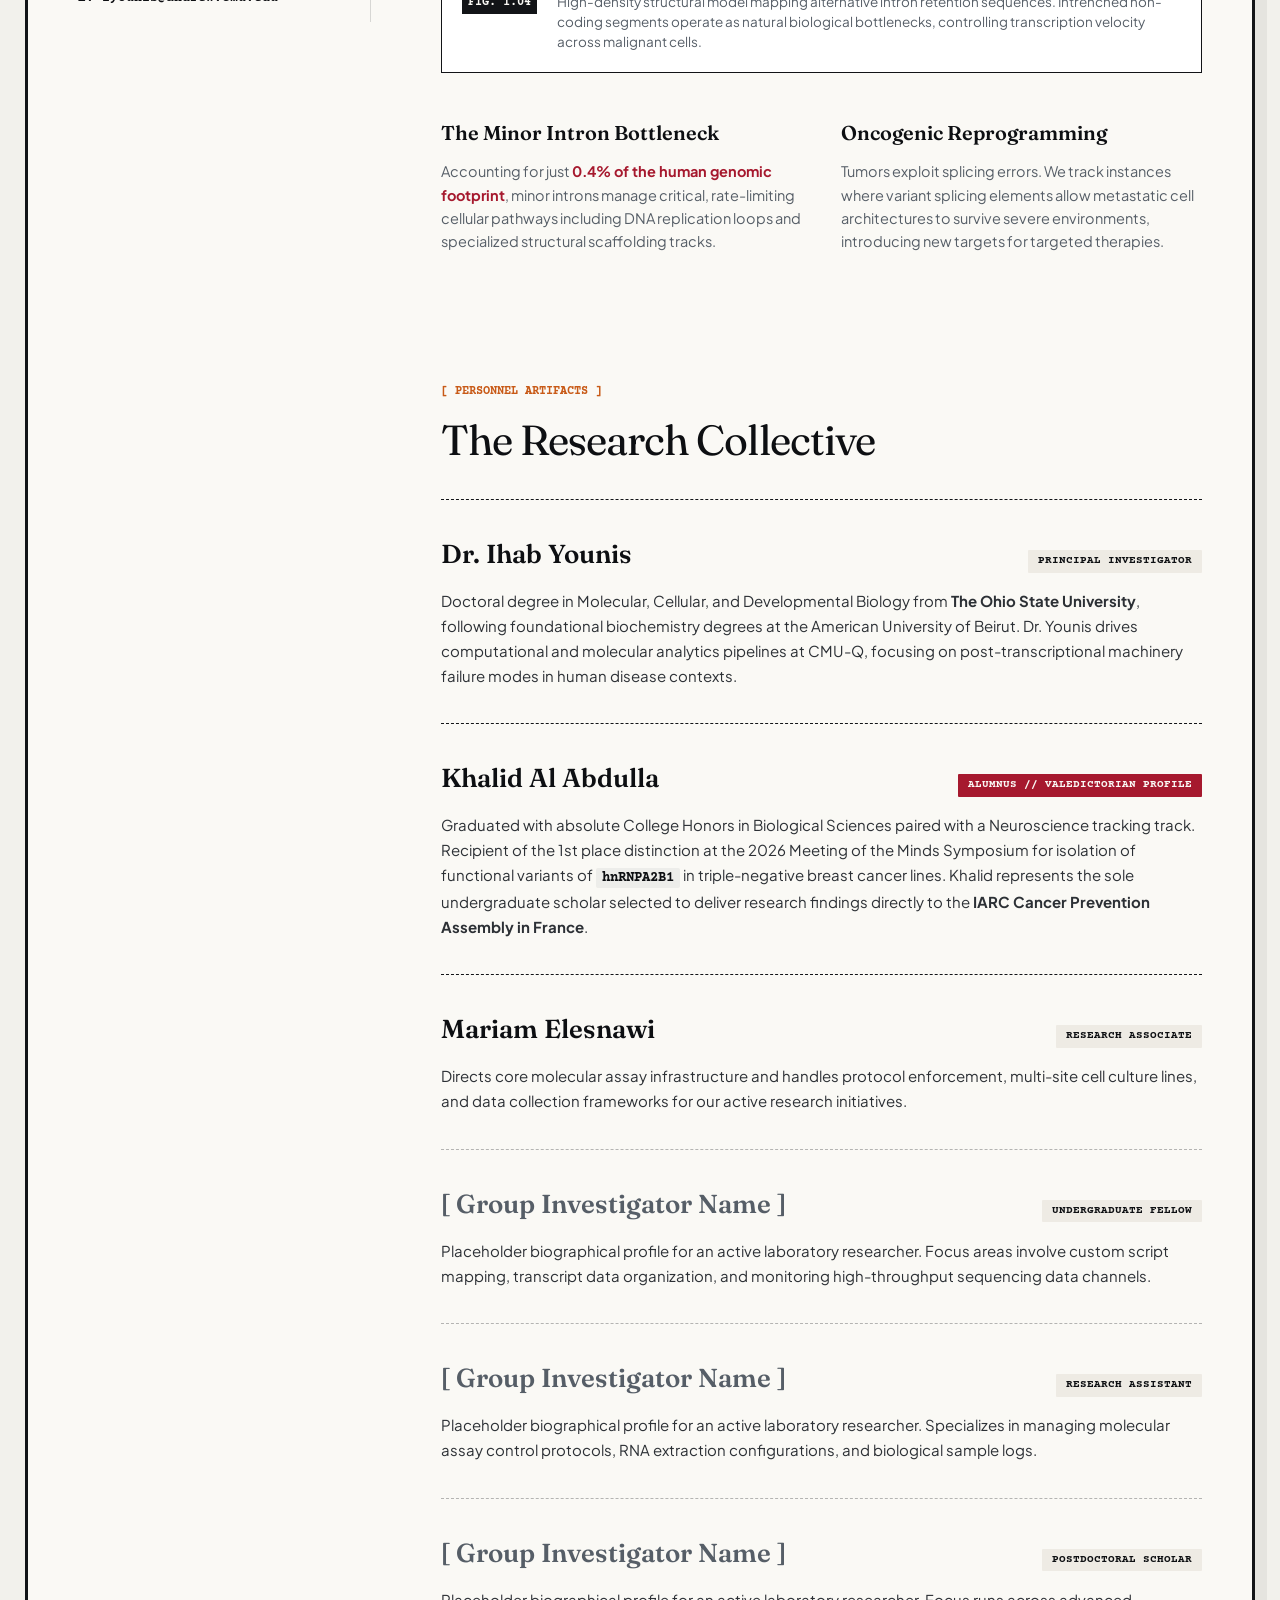
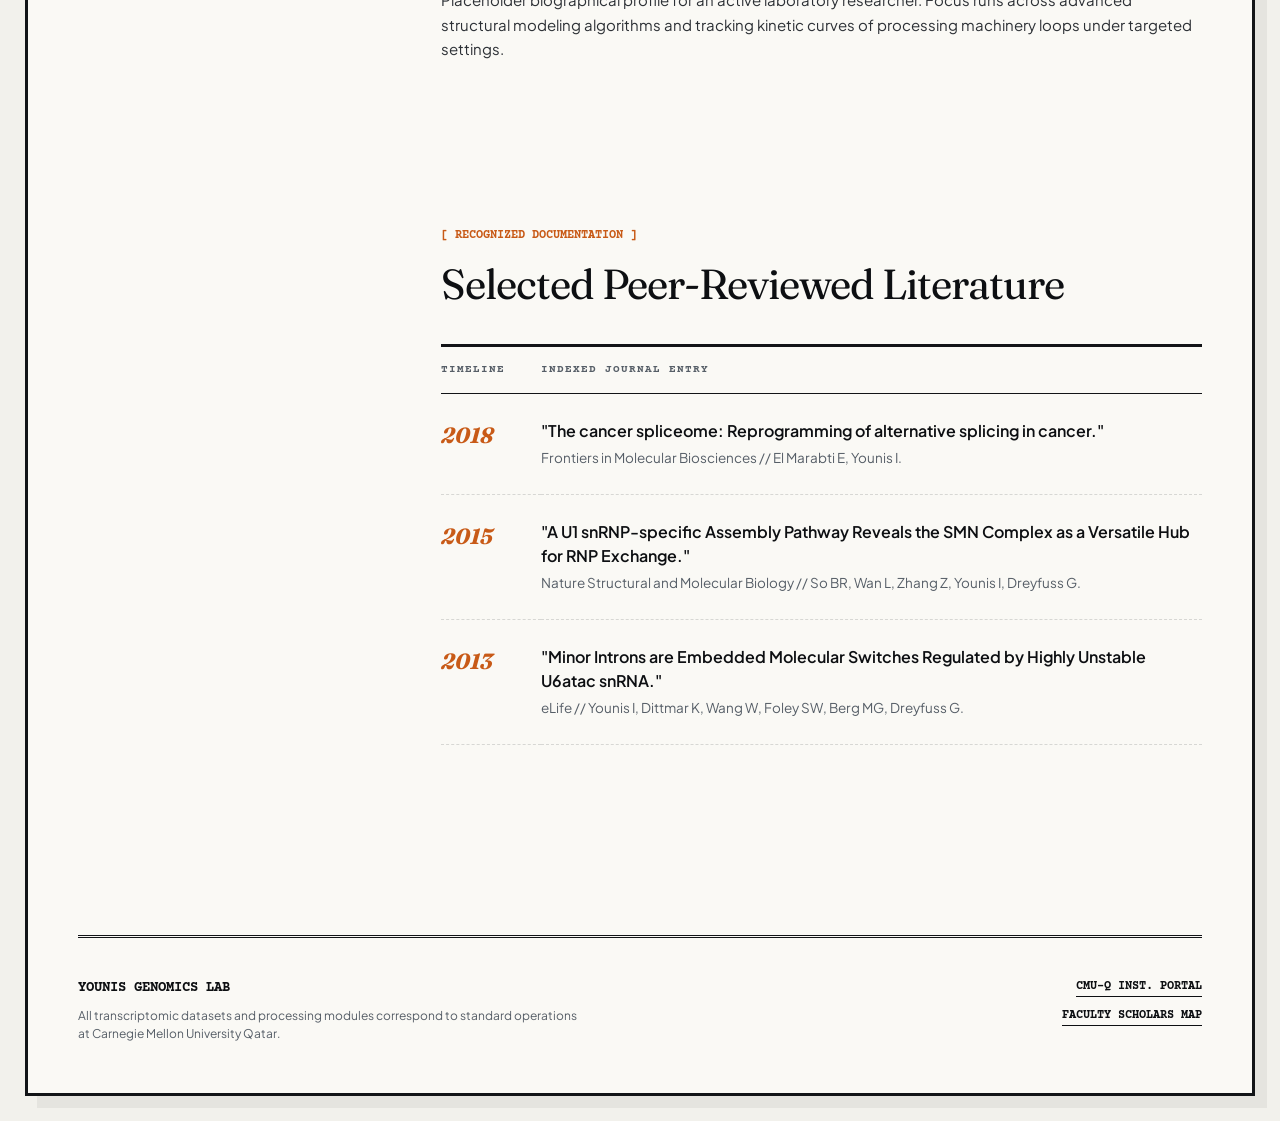
==== commit baa7bad3: "Restore index.html content from previous version" ====
--- a/index.html
+++ b/index.html
@@ -77,7 +77,7 @@
                         <li><span class="index-num">A.01</span> Nascent RNA-Seq Sequencing & Mapping</li>
                         <li><span class="index-num">A.02</span> In-Vitro Minor Intron Reporter Assays</li>
                         <li><span class="index-num">A.03</span> Quantitative EJC Footprint Deconvolution</li>
-                        <li><ahref ="deseq2/deseq2.html"><span class="index-num">A.04</span> Deseq2: Analysing differential gene expression in pan breast cancer</ahref></li>
+                        <li><span class="index-num">A.04</span> <ahref ="deseq2/deseq2.html">Deseq2: Analysing differential gene expression in pan breast cancer</ahref></li>
                     </ul>
                 </div>
 
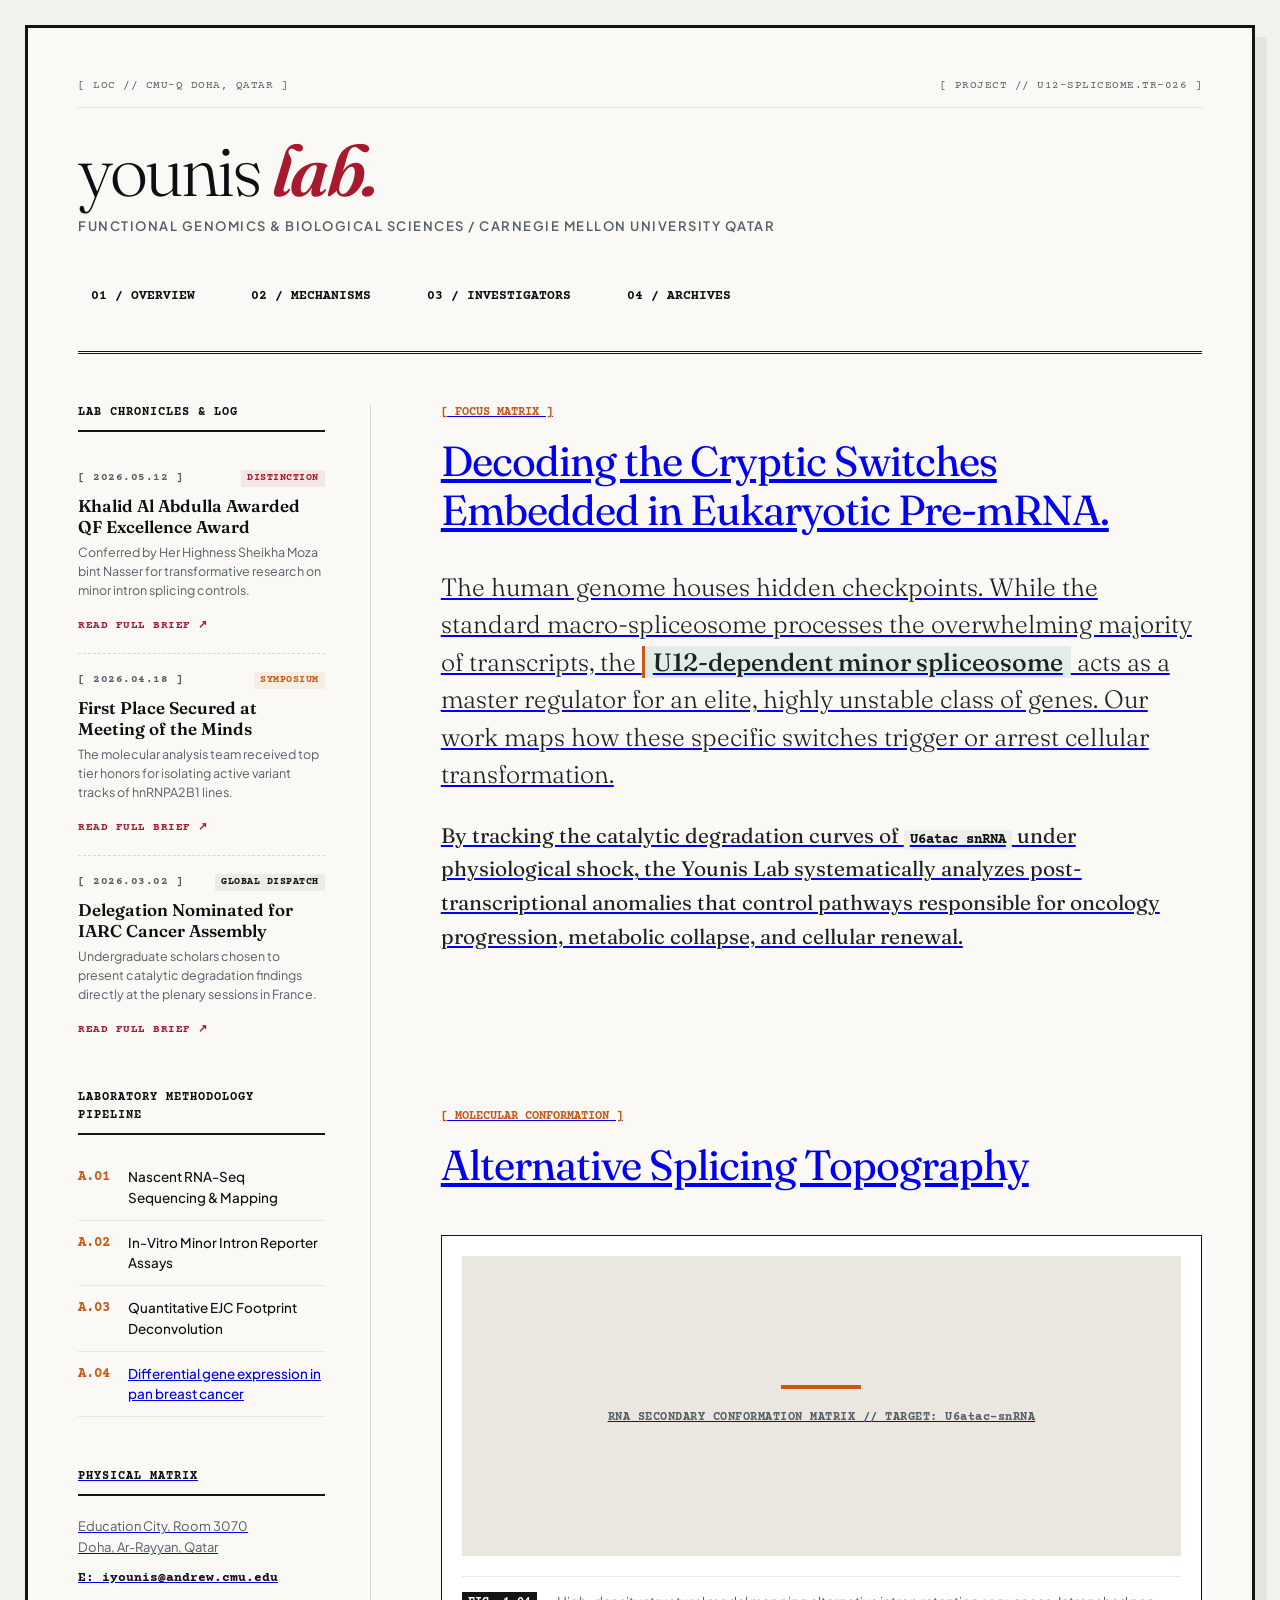
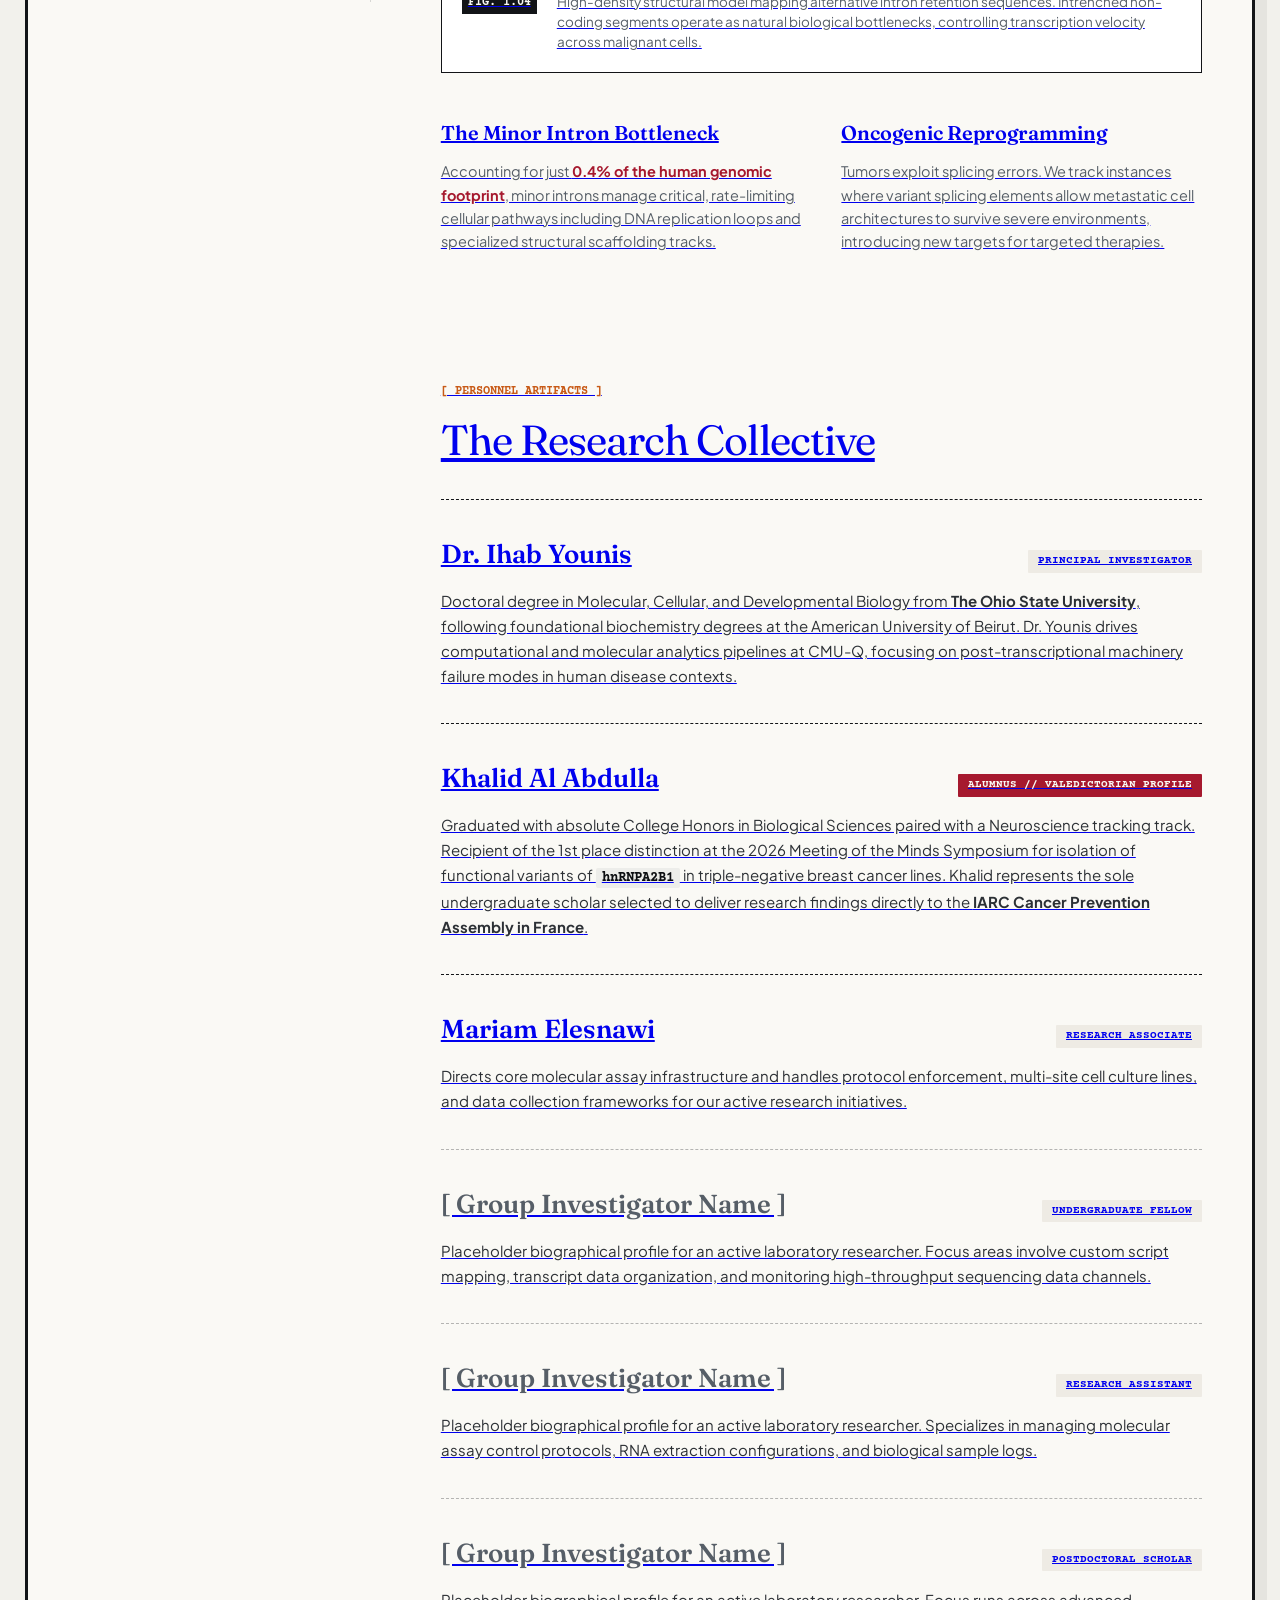
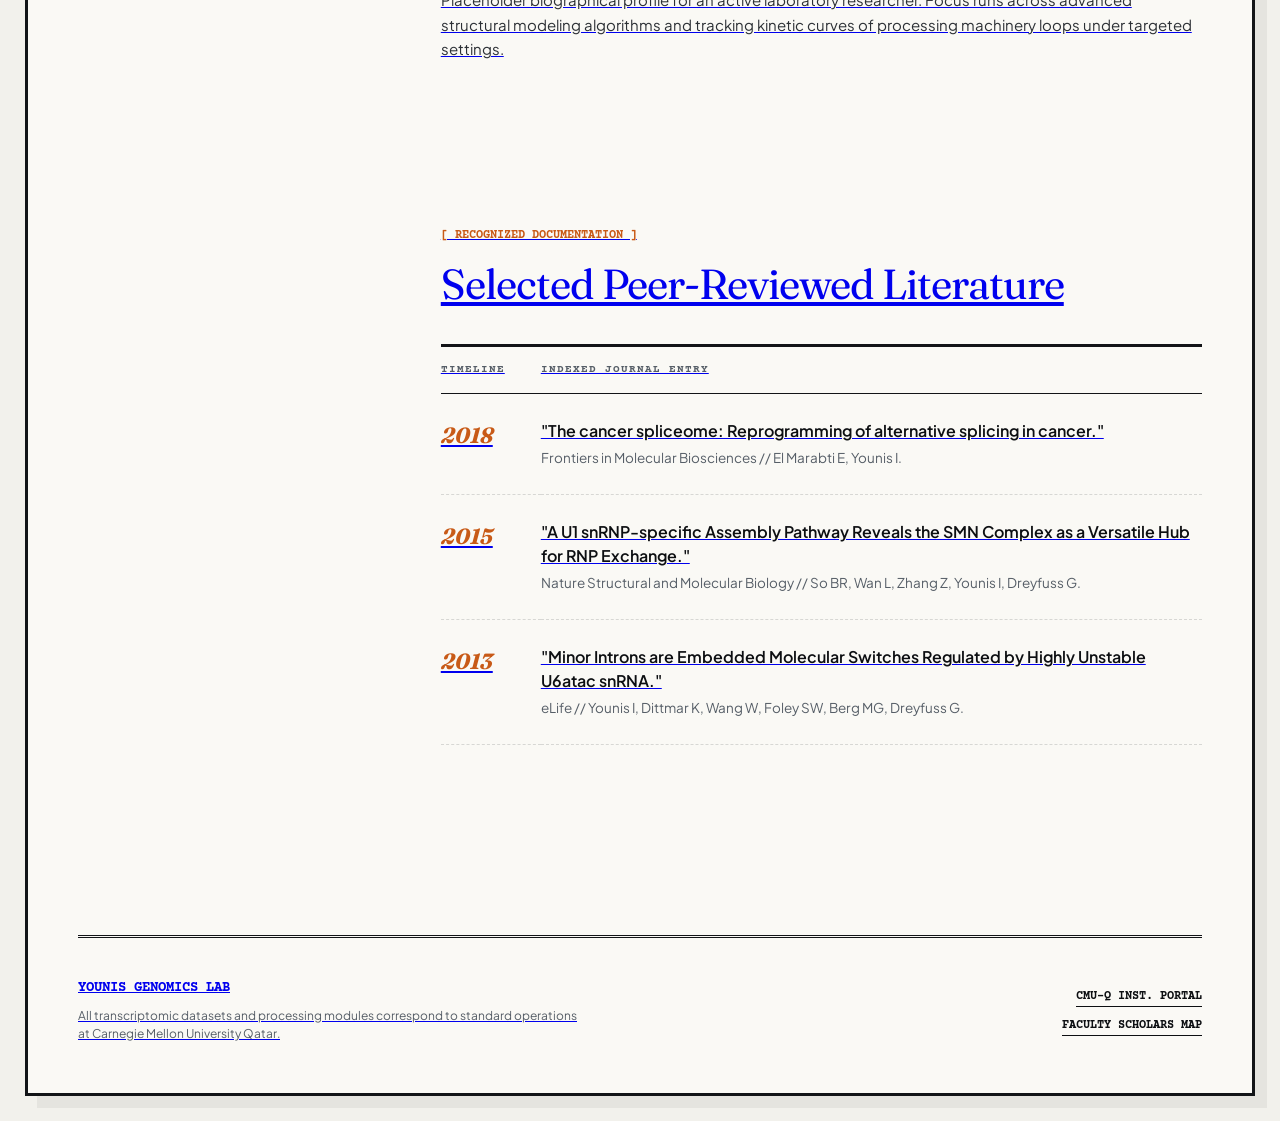
==== commit 32f971e0: "Fix HTML formatting and structure" ====
--- a/index.html
+++ b/index.html
@@ -77,7 +77,7 @@
                         <li><span class="index-num">A.01</span> Nascent RNA-Seq Sequencing & Mapping</li>
                         <li><span class="index-num">A.02</span> In-Vitro Minor Intron Reporter Assays</li>
                         <li><span class="index-num">A.03</span> Quantitative EJC Footprint Deconvolution</li>
-                        <li><span class="index-num">A.04</span> <ahref ="deseq2/deseq2.html">Deseq2: Analysing differential gene expression in pan breast cancer</ahref></li>
+                        <li><span class="index-num">A.04</span> <a href ="deseq2/deseq2.html">Differential gene expression in pan breast cancer</ahref></li>
                     </ul>
                 </div>
 
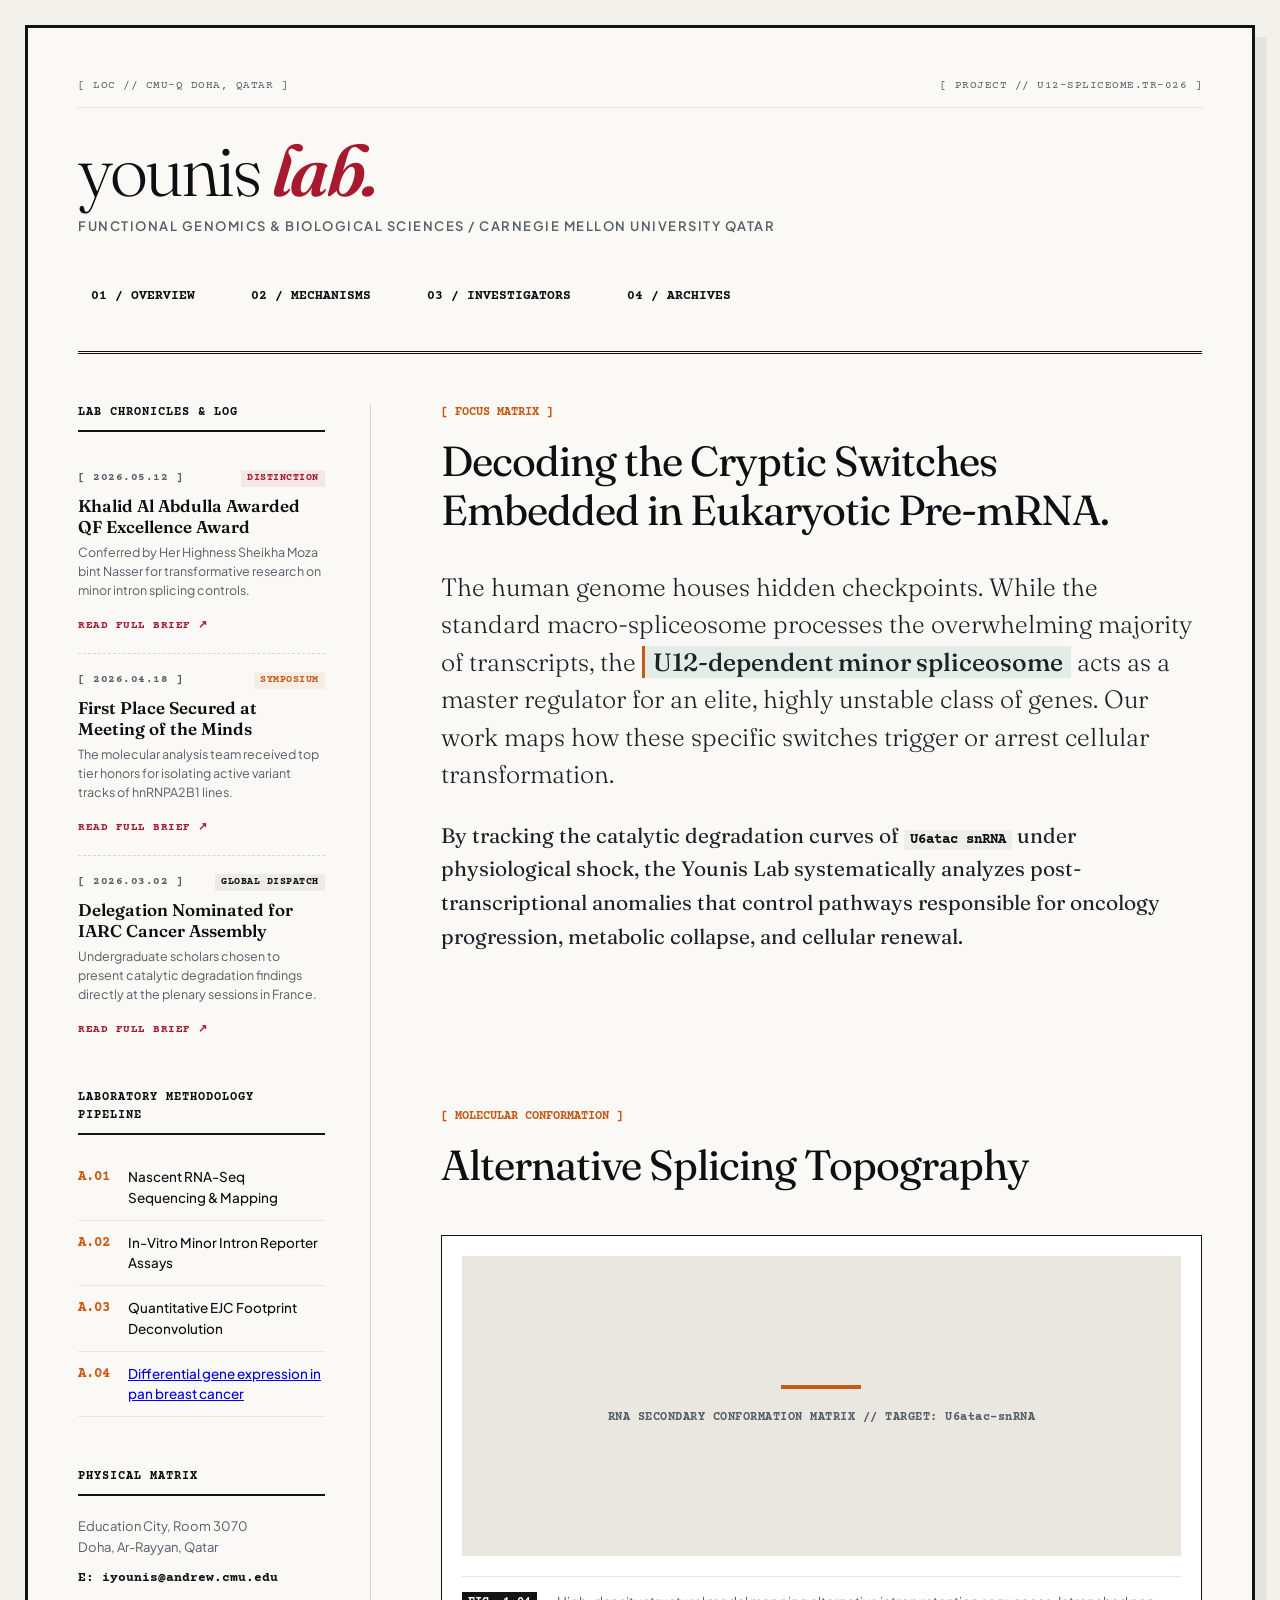
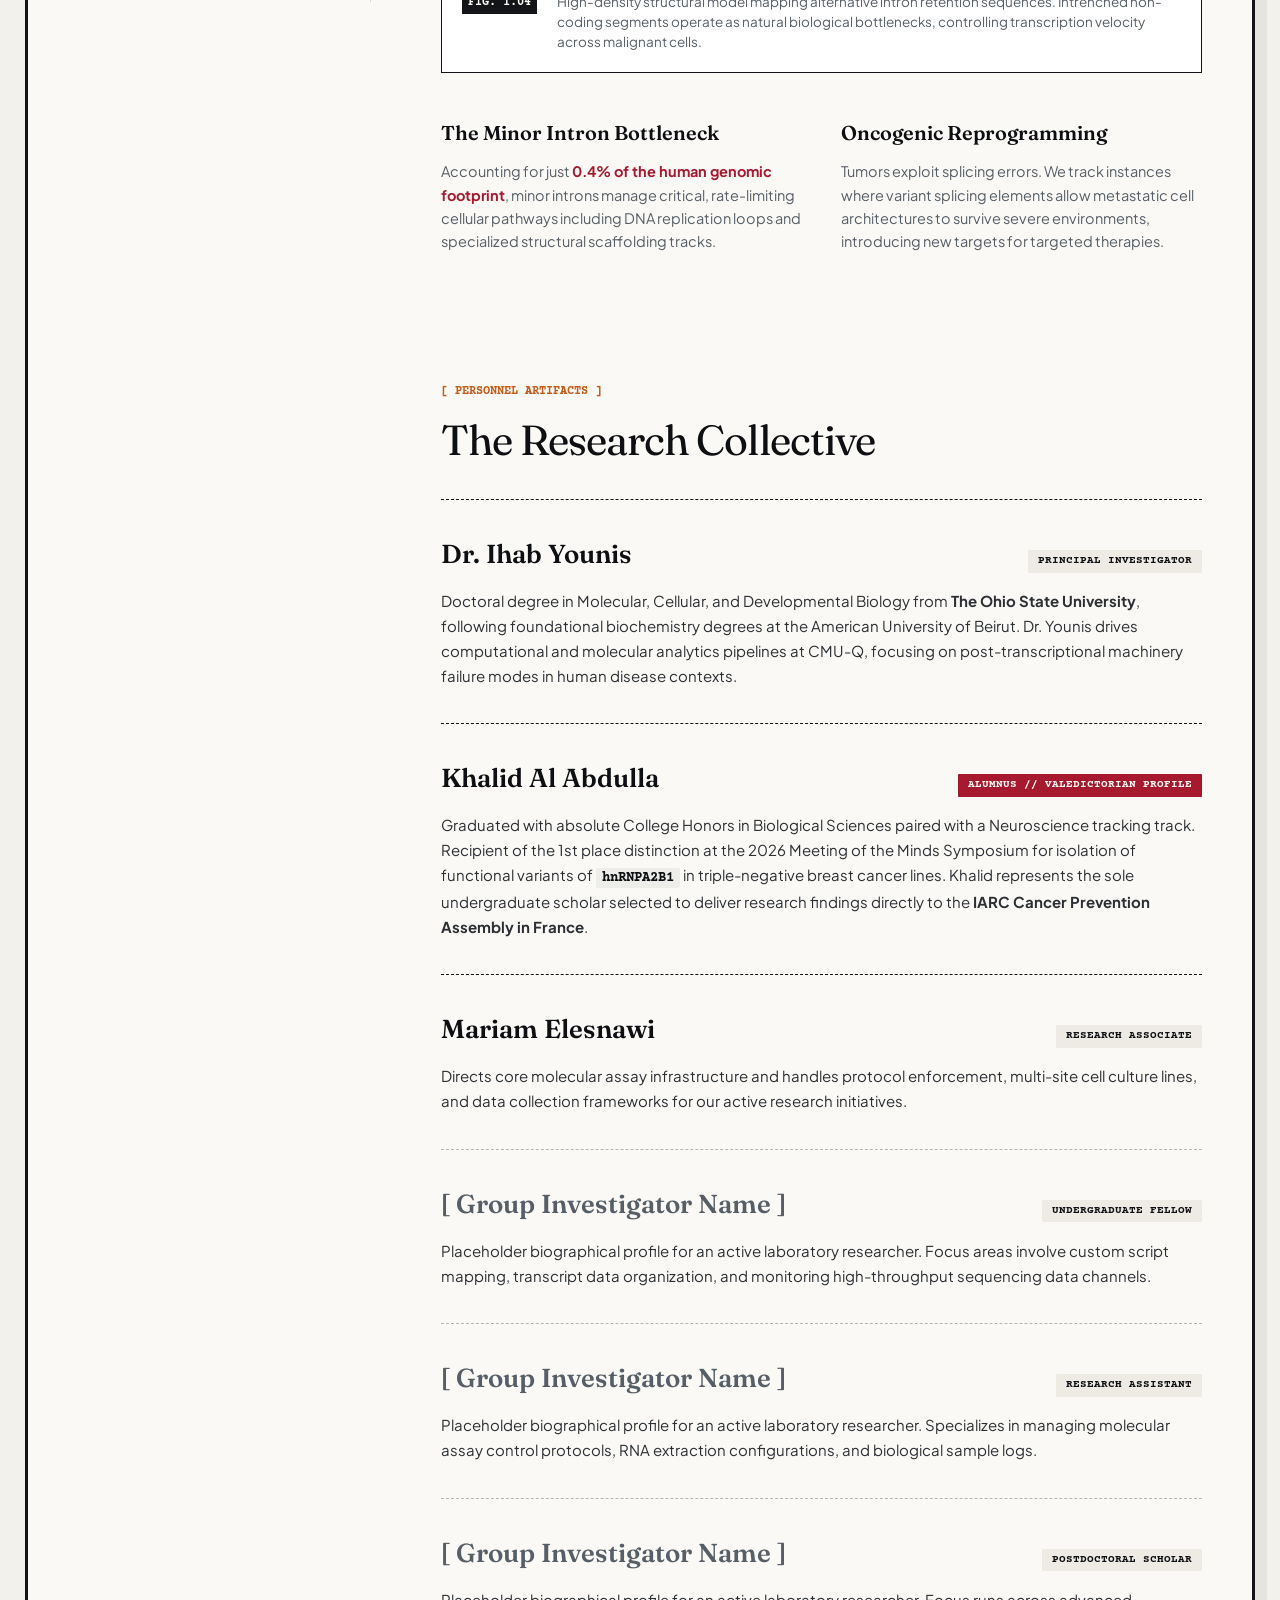
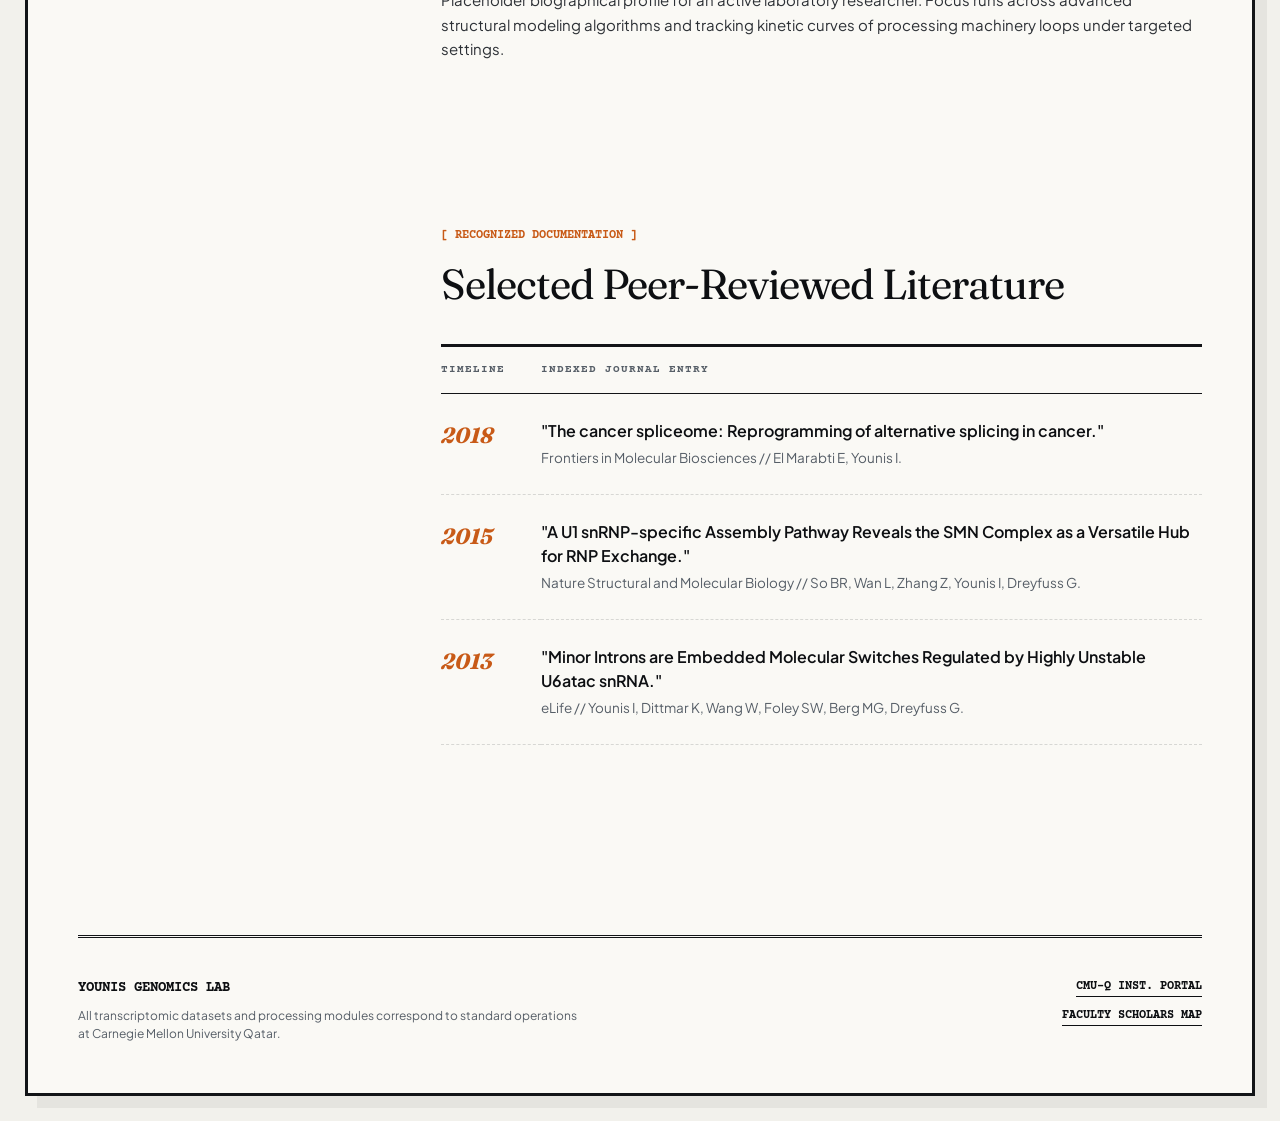
==== commit 4eaec5b6: "Restore index.html content from previous version" ====
--- a/index.html
+++ b/index.html
@@ -77,7 +77,7 @@
                         <li><span class="index-num">A.01</span> Nascent RNA-Seq Sequencing & Mapping</li>
                         <li><span class="index-num">A.02</span> In-Vitro Minor Intron Reporter Assays</li>
                         <li><span class="index-num">A.03</span> Quantitative EJC Footprint Deconvolution</li>
-                        <li><span class="index-num">A.04</span> <a href ="deseq2/deseq2.html">Differential gene expression in pan breast cancer</ahref></li>
+                        <li><span class="index-num">A.04</span> <a href ="deseq2/deseq2.html">Differential gene expression in pan breast cancer</a></li>
                     </ul>
                 </div>
 
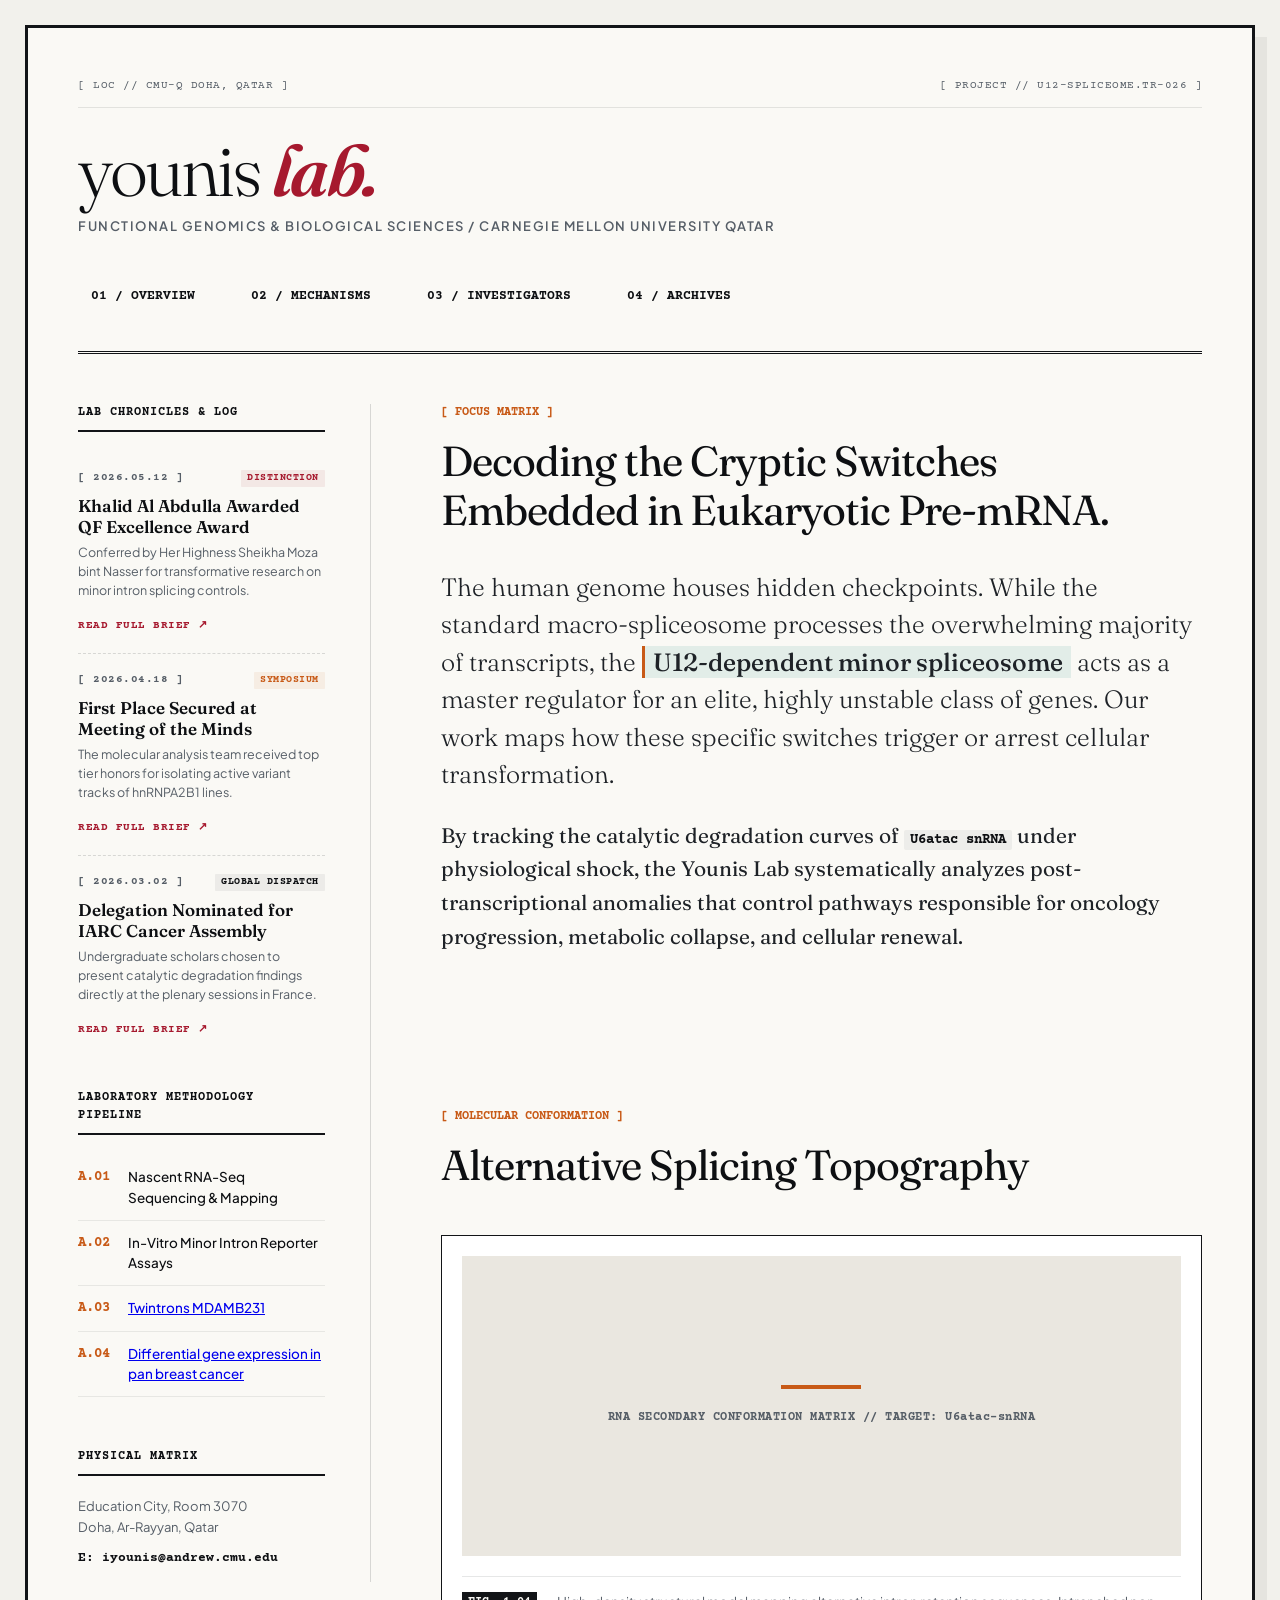
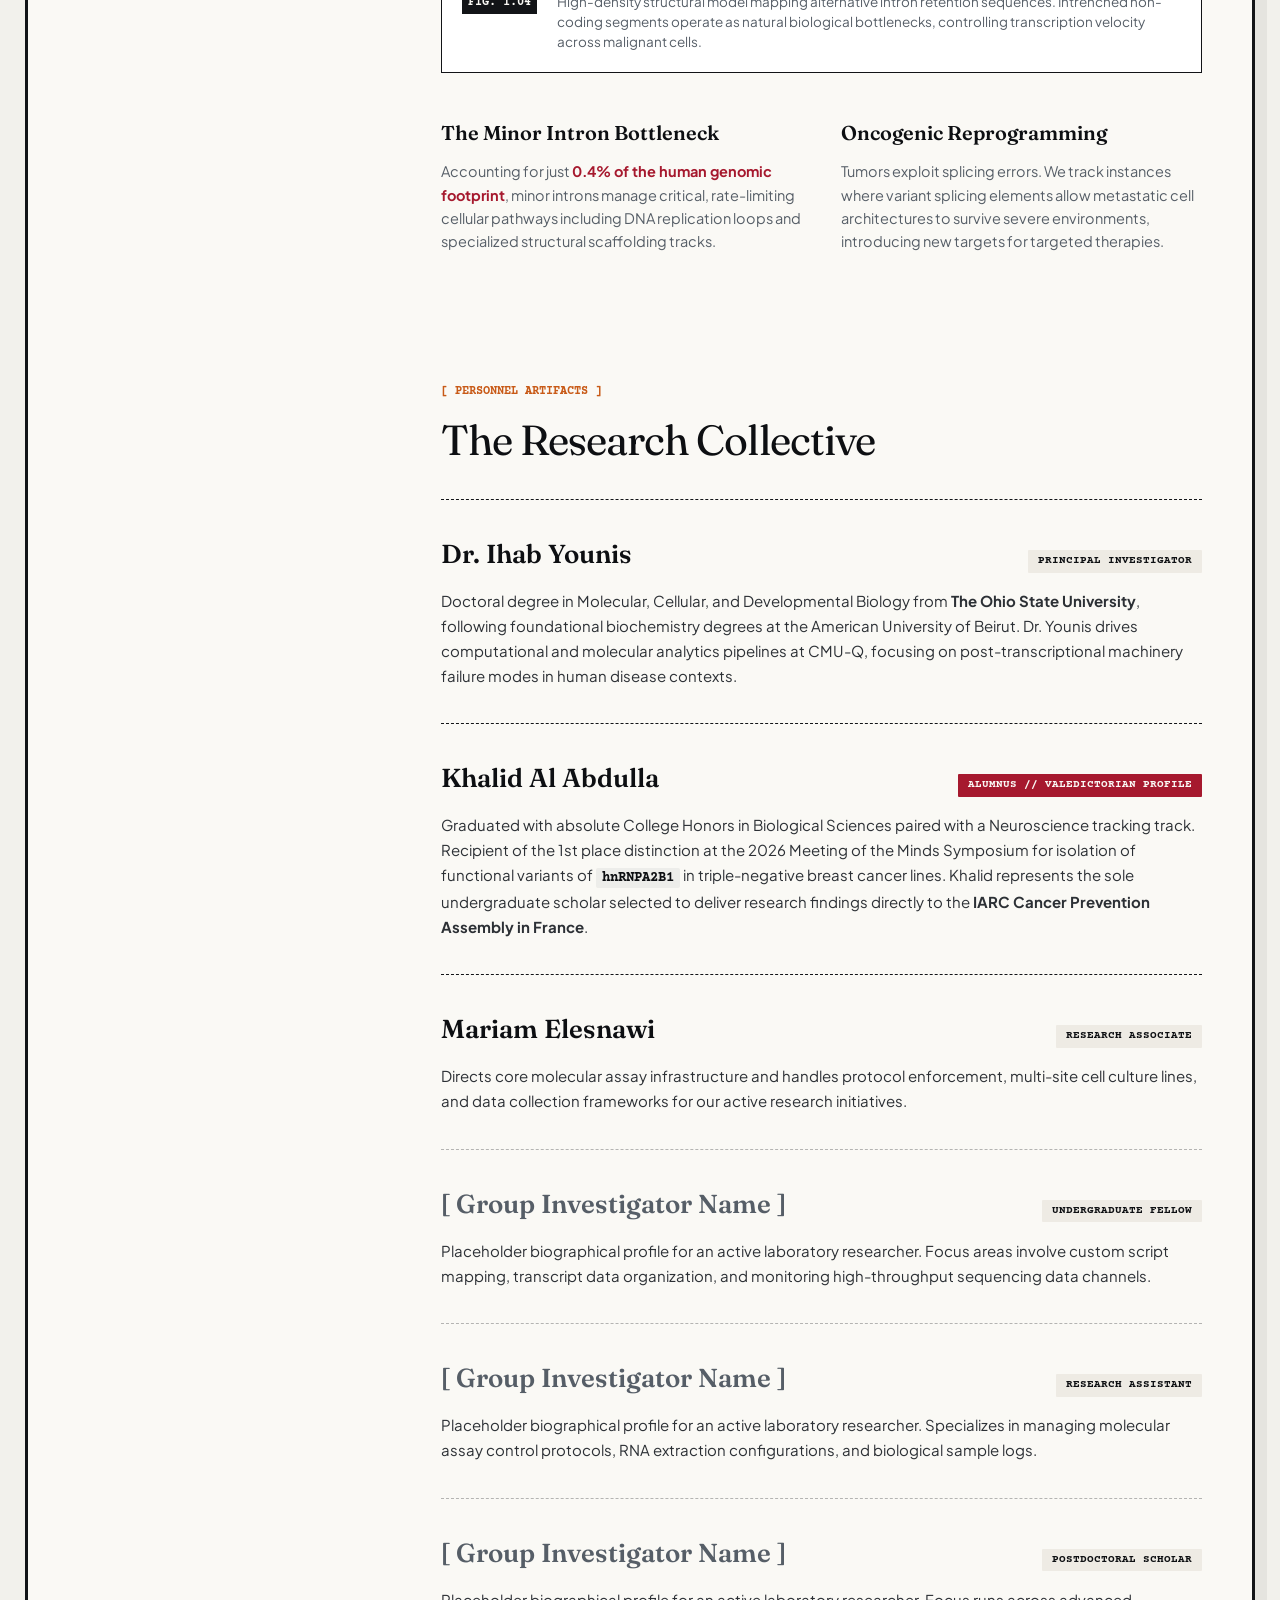
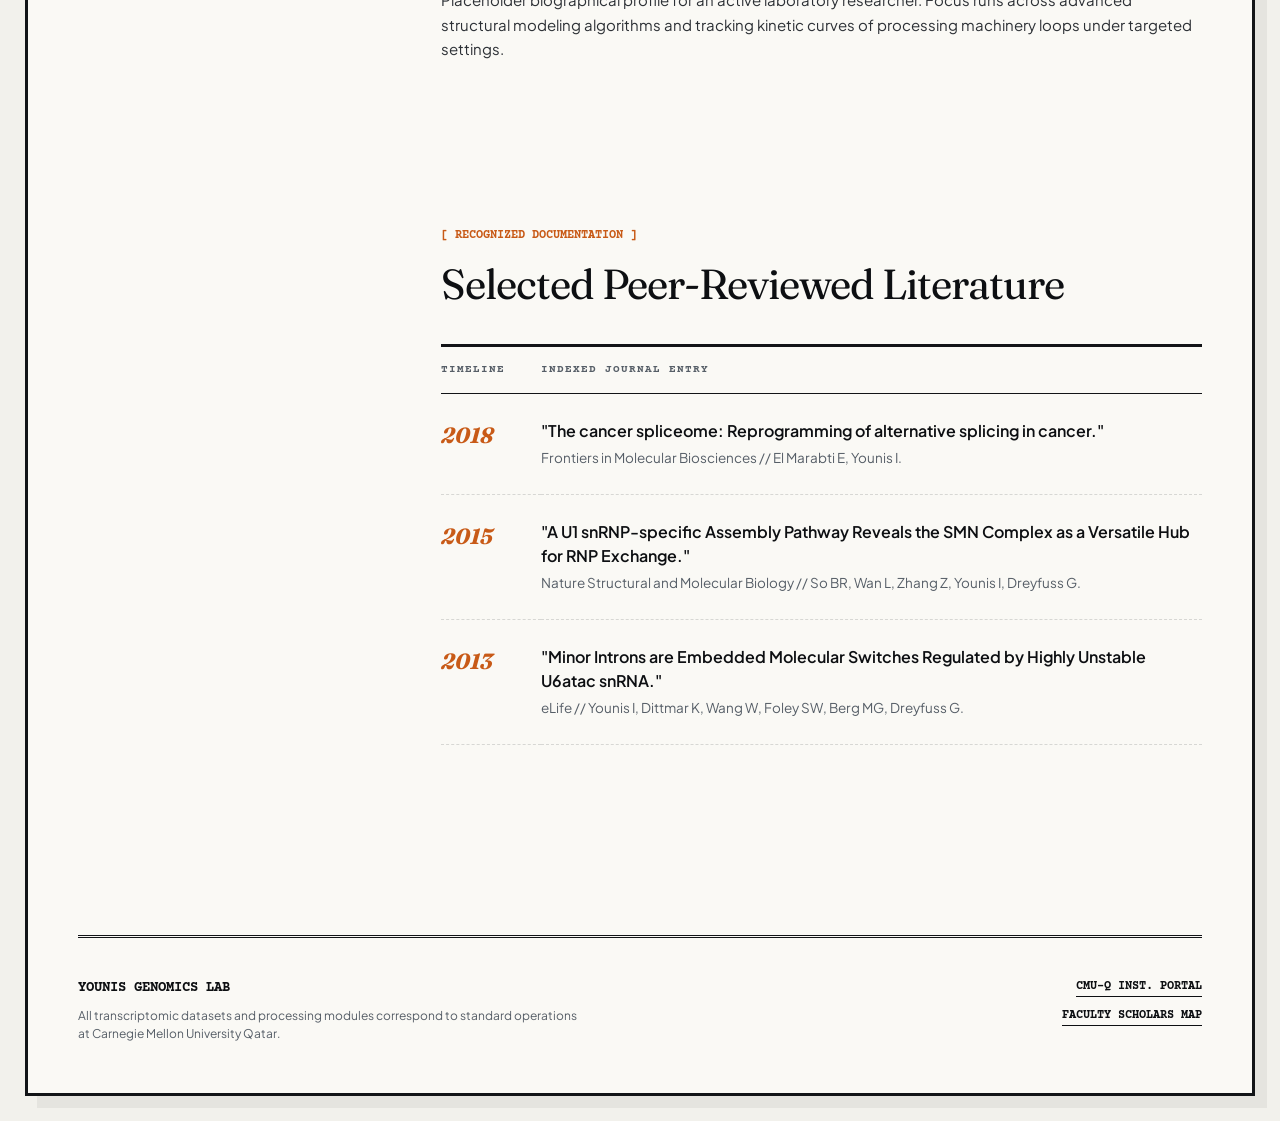
==== commit 39dbf712: "Fix HTML encoding issues in index.html" ====
--- a/index.html
+++ b/index.html
@@ -76,7 +76,7 @@
                     <ul class="raw-data-list">
                         <li><span class="index-num">A.01</span> Nascent RNA-Seq Sequencing & Mapping</li>
                         <li><span class="index-num">A.02</span> In-Vitro Minor Intron Reporter Assays</li>
-                        <li><span class="index-num">A.03</span> Quantitative EJC Footprint Deconvolution</li>
+                        <li><span class="index-num">A.03</span> <a href ="twintron_validated_dashboard.html">Twintrons MDAMB231</a></li>
                         <li><span class="index-num">A.04</span> <a href ="deseq2/deseq2.html">Differential gene expression in pan breast cancer</a></li>
                     </ul>
                 </div>
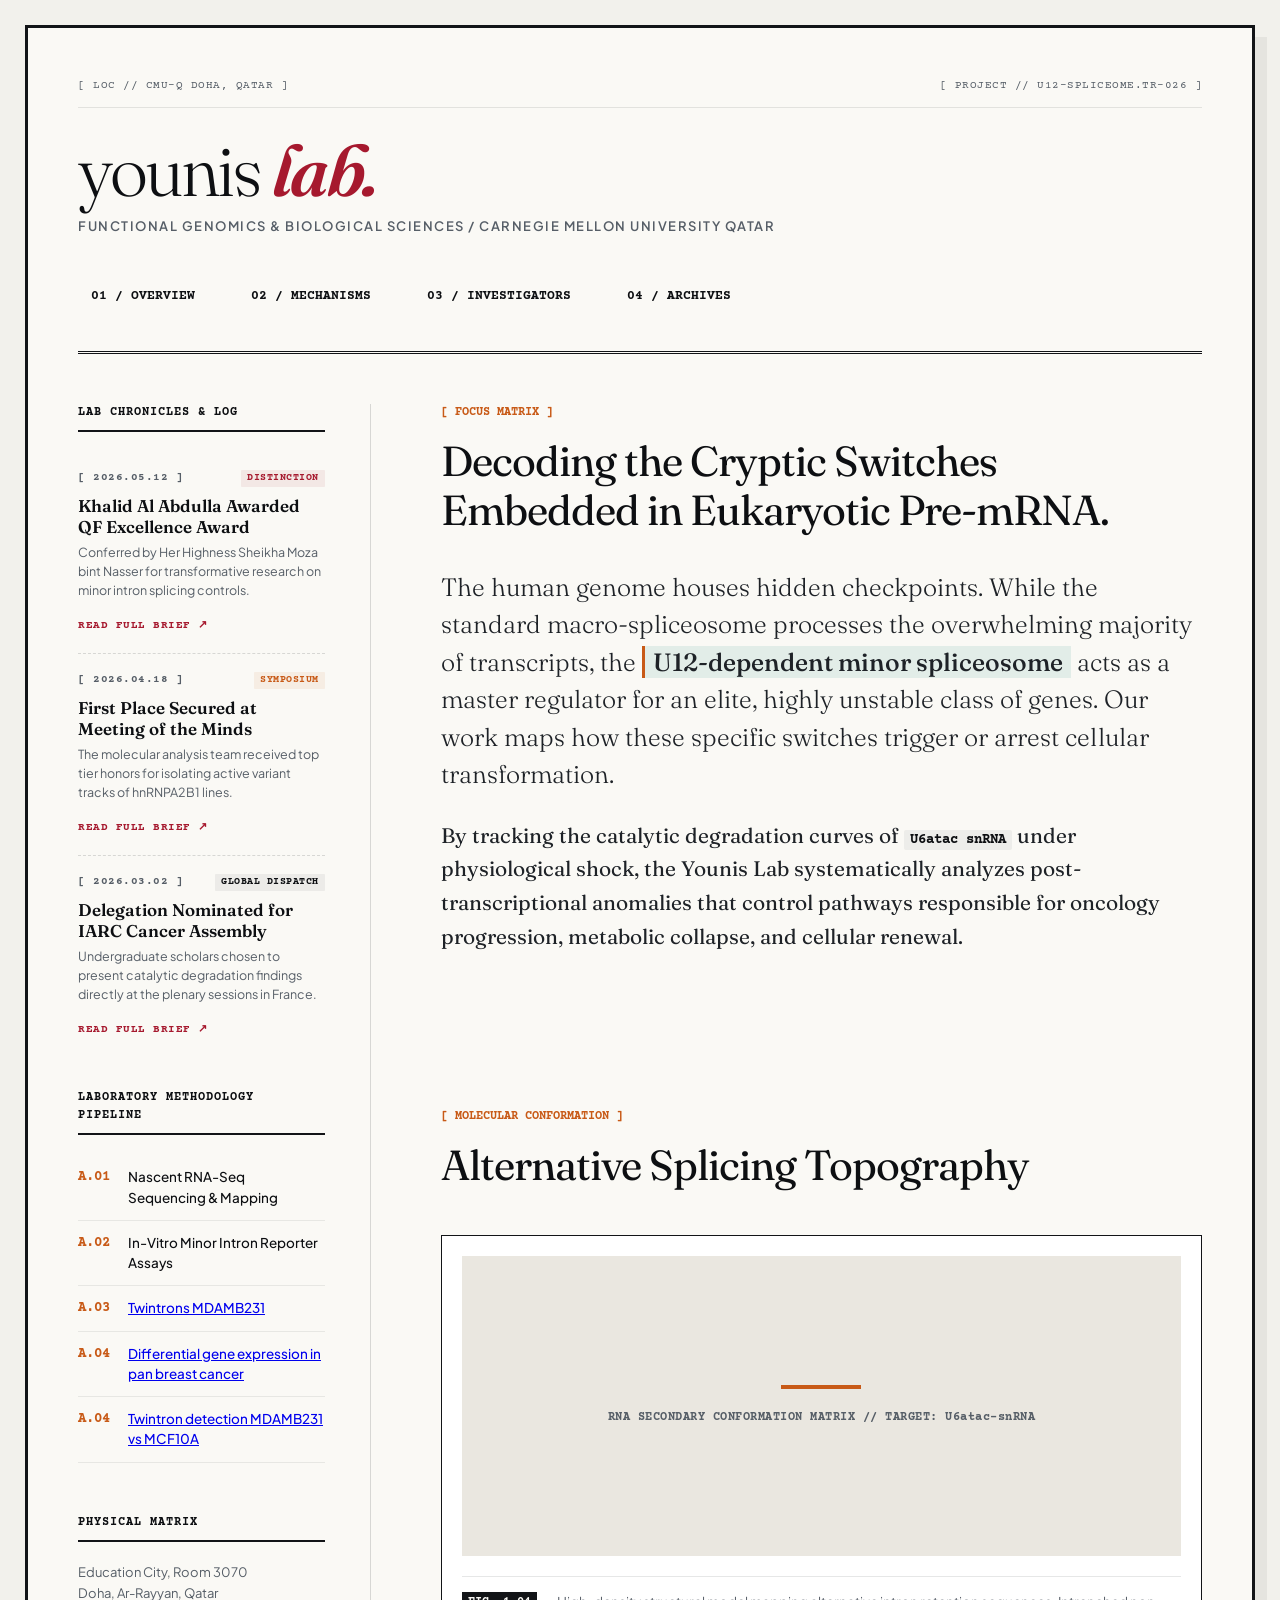
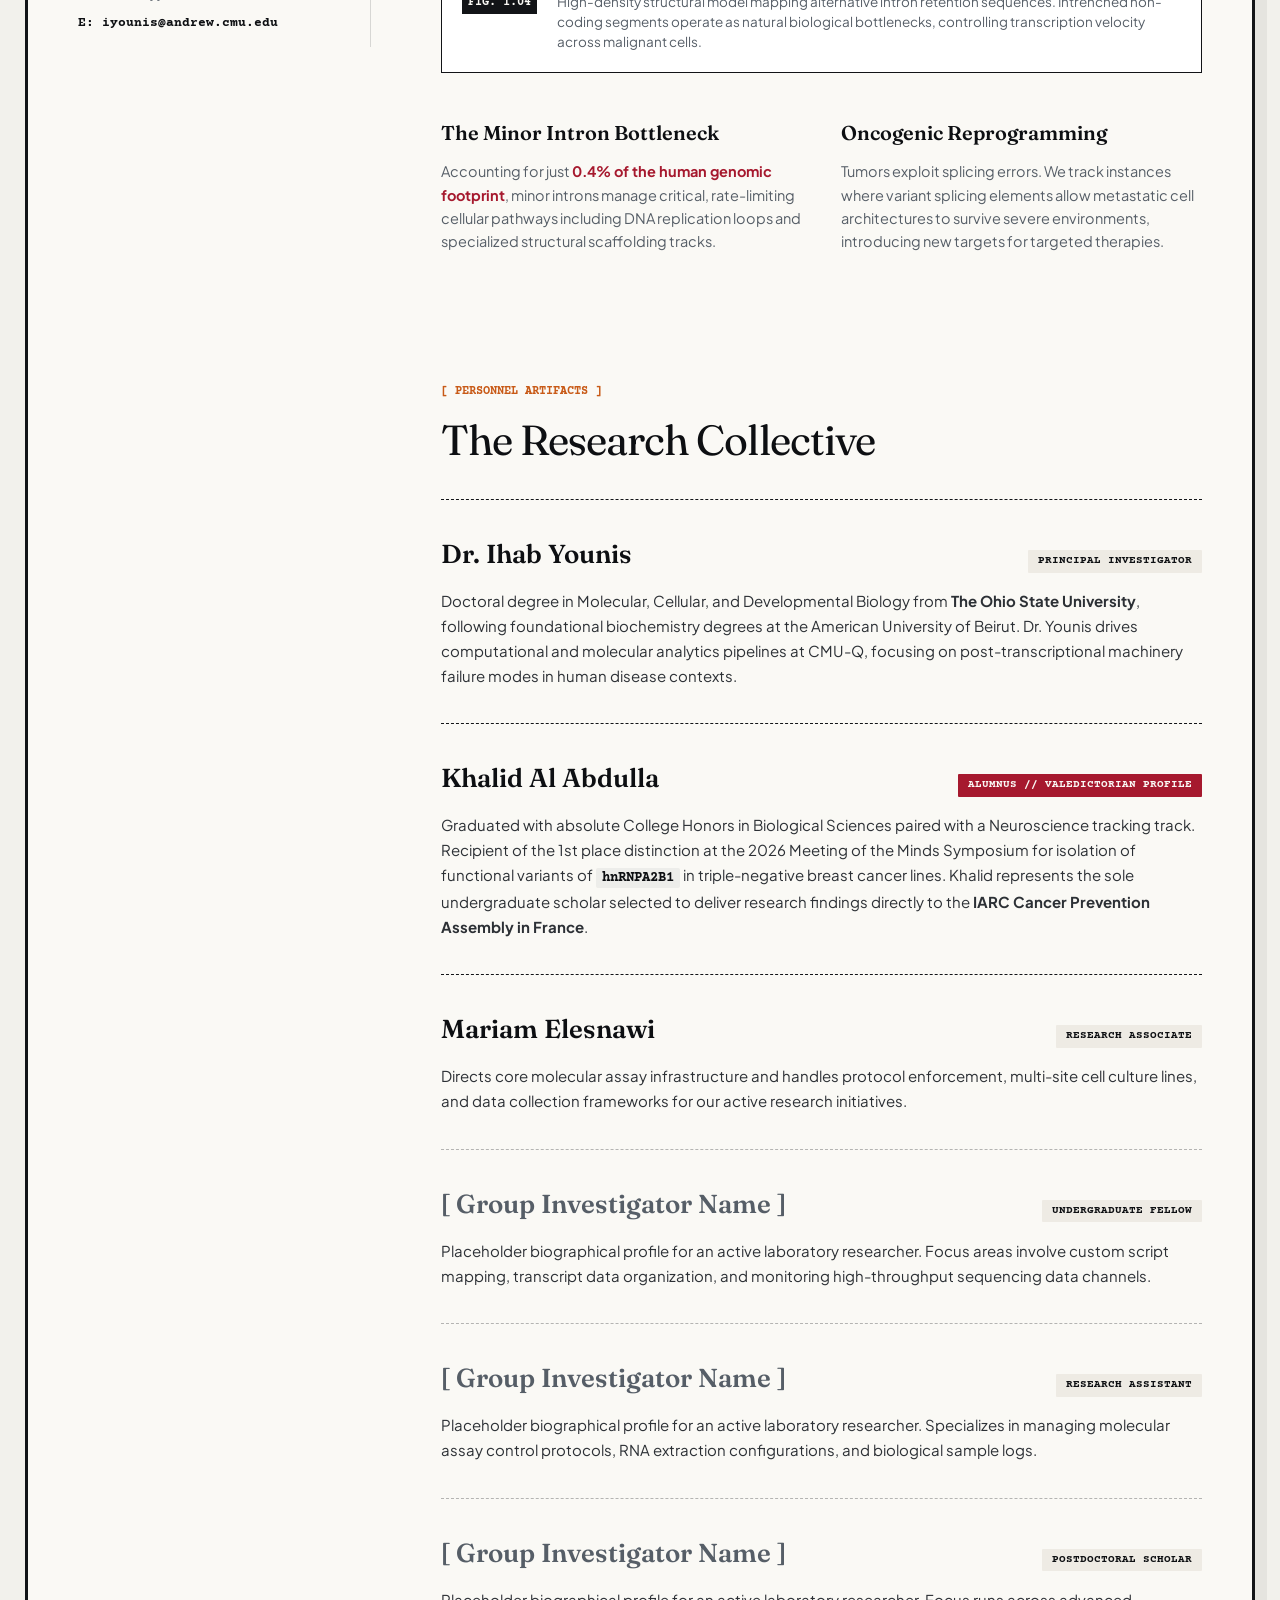
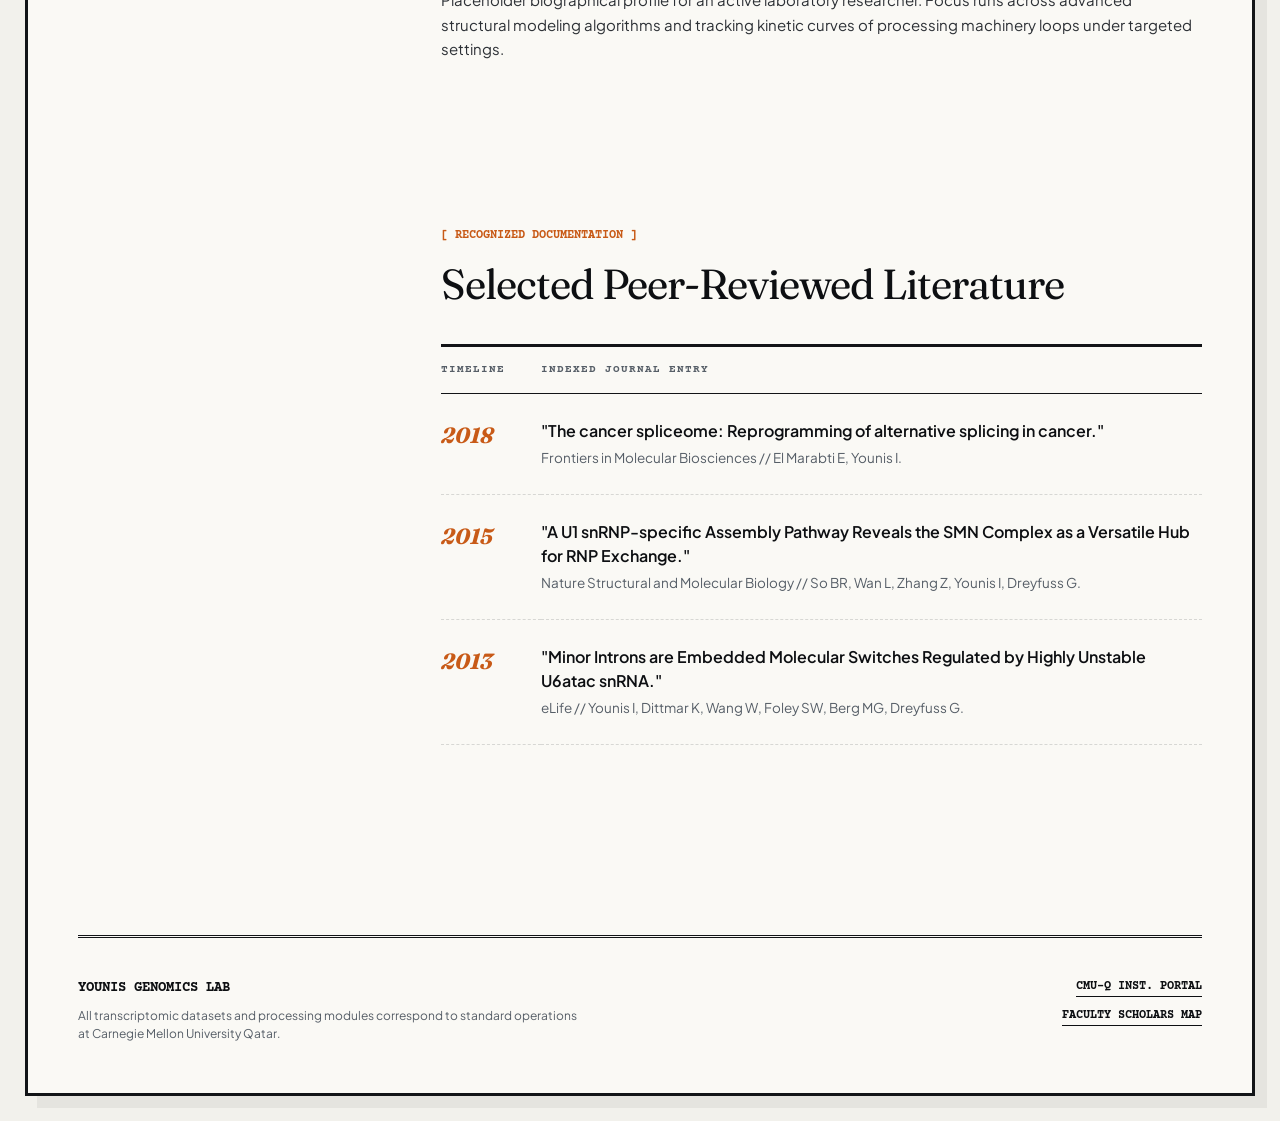
==== commit bc5efce6: "Update index.html" ====
--- a/index.html
+++ b/index.html
@@ -78,6 +78,7 @@
                         <li><span class="index-num">A.02</span> In-Vitro Minor Intron Reporter Assays</li>
                         <li><span class="index-num">A.03</span> <a href ="twintron_validated_dashboard.html">Twintrons MDAMB231</a></li>
                         <li><span class="index-num">A.04</span> <a href ="deseq2/deseq2.html">Differential gene expression in pan breast cancer</a></li>
+                        <li><span class="index-num">A.04</span> <a href ="twintron_candidates_gencode_ucsc_structure.html">Twintron detection MDAMB231 vs MCF10A </a></li>
                     </ul>
                 </div>
 
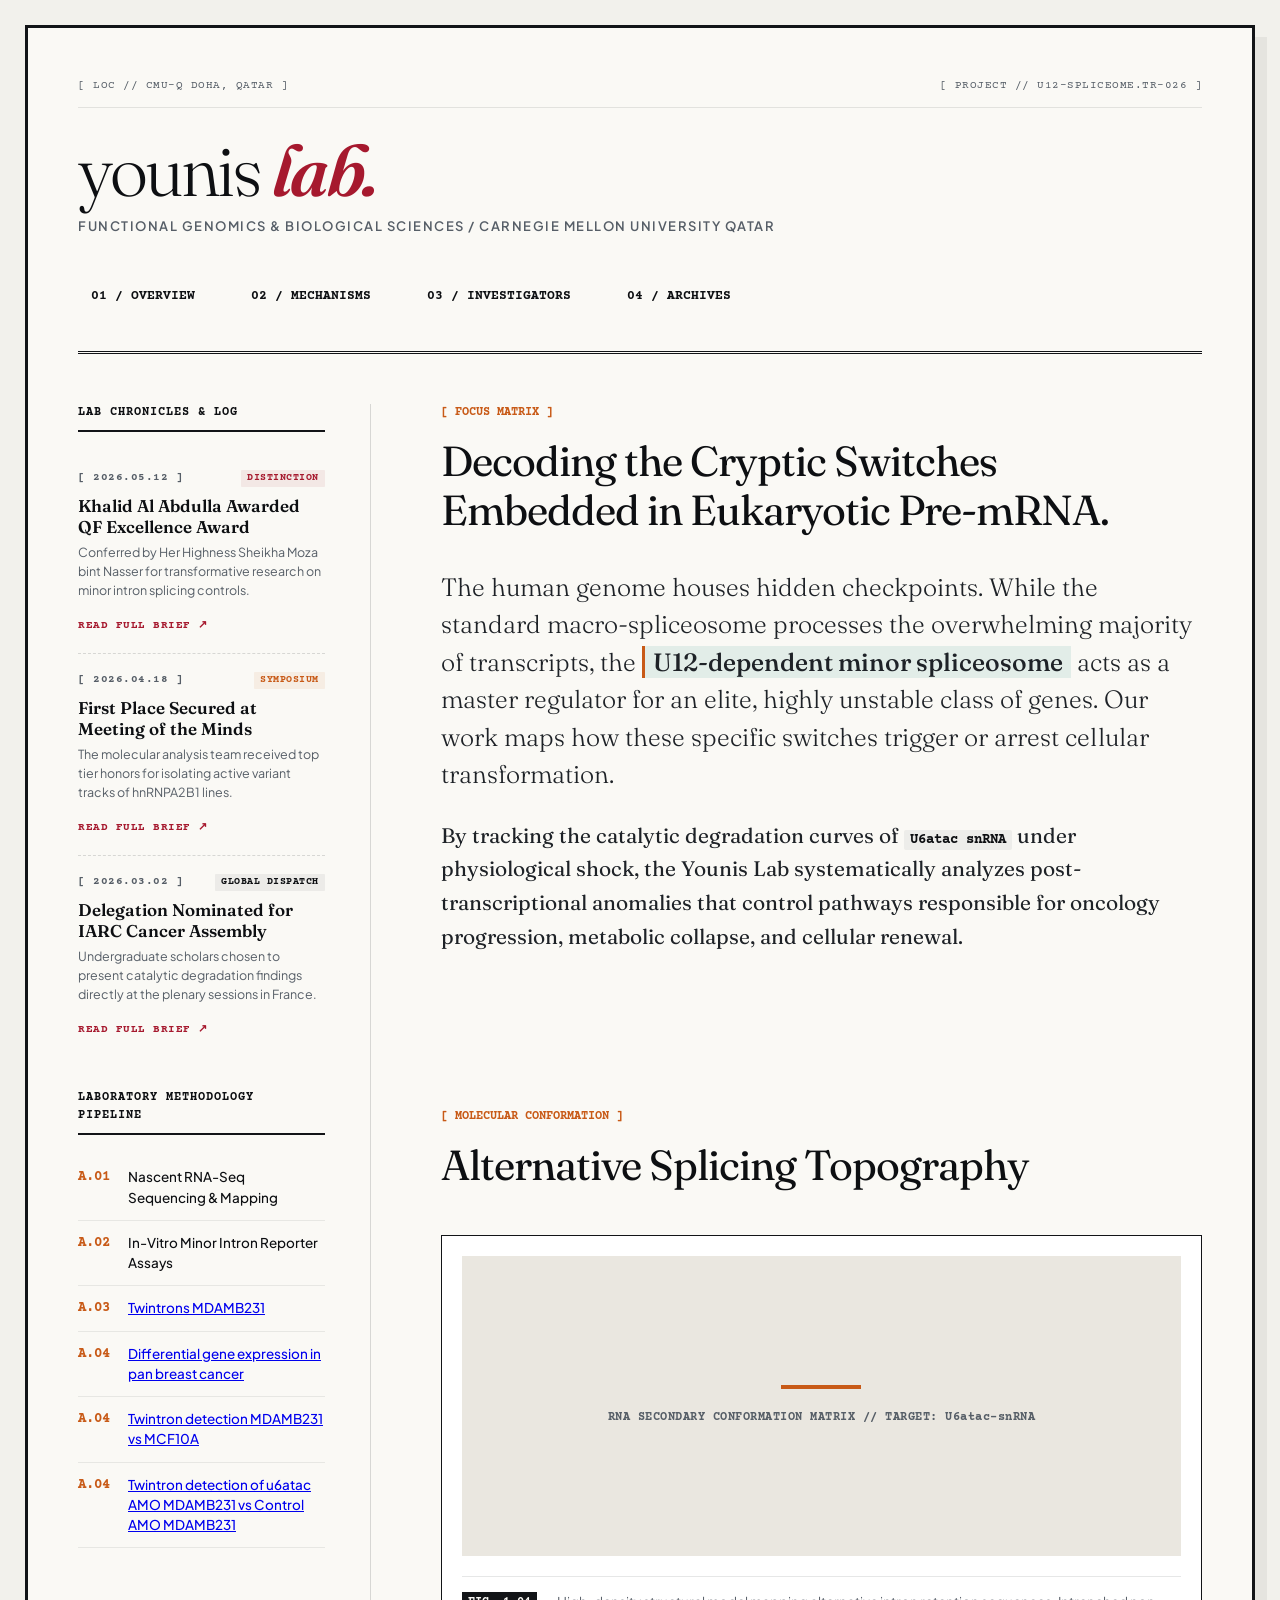
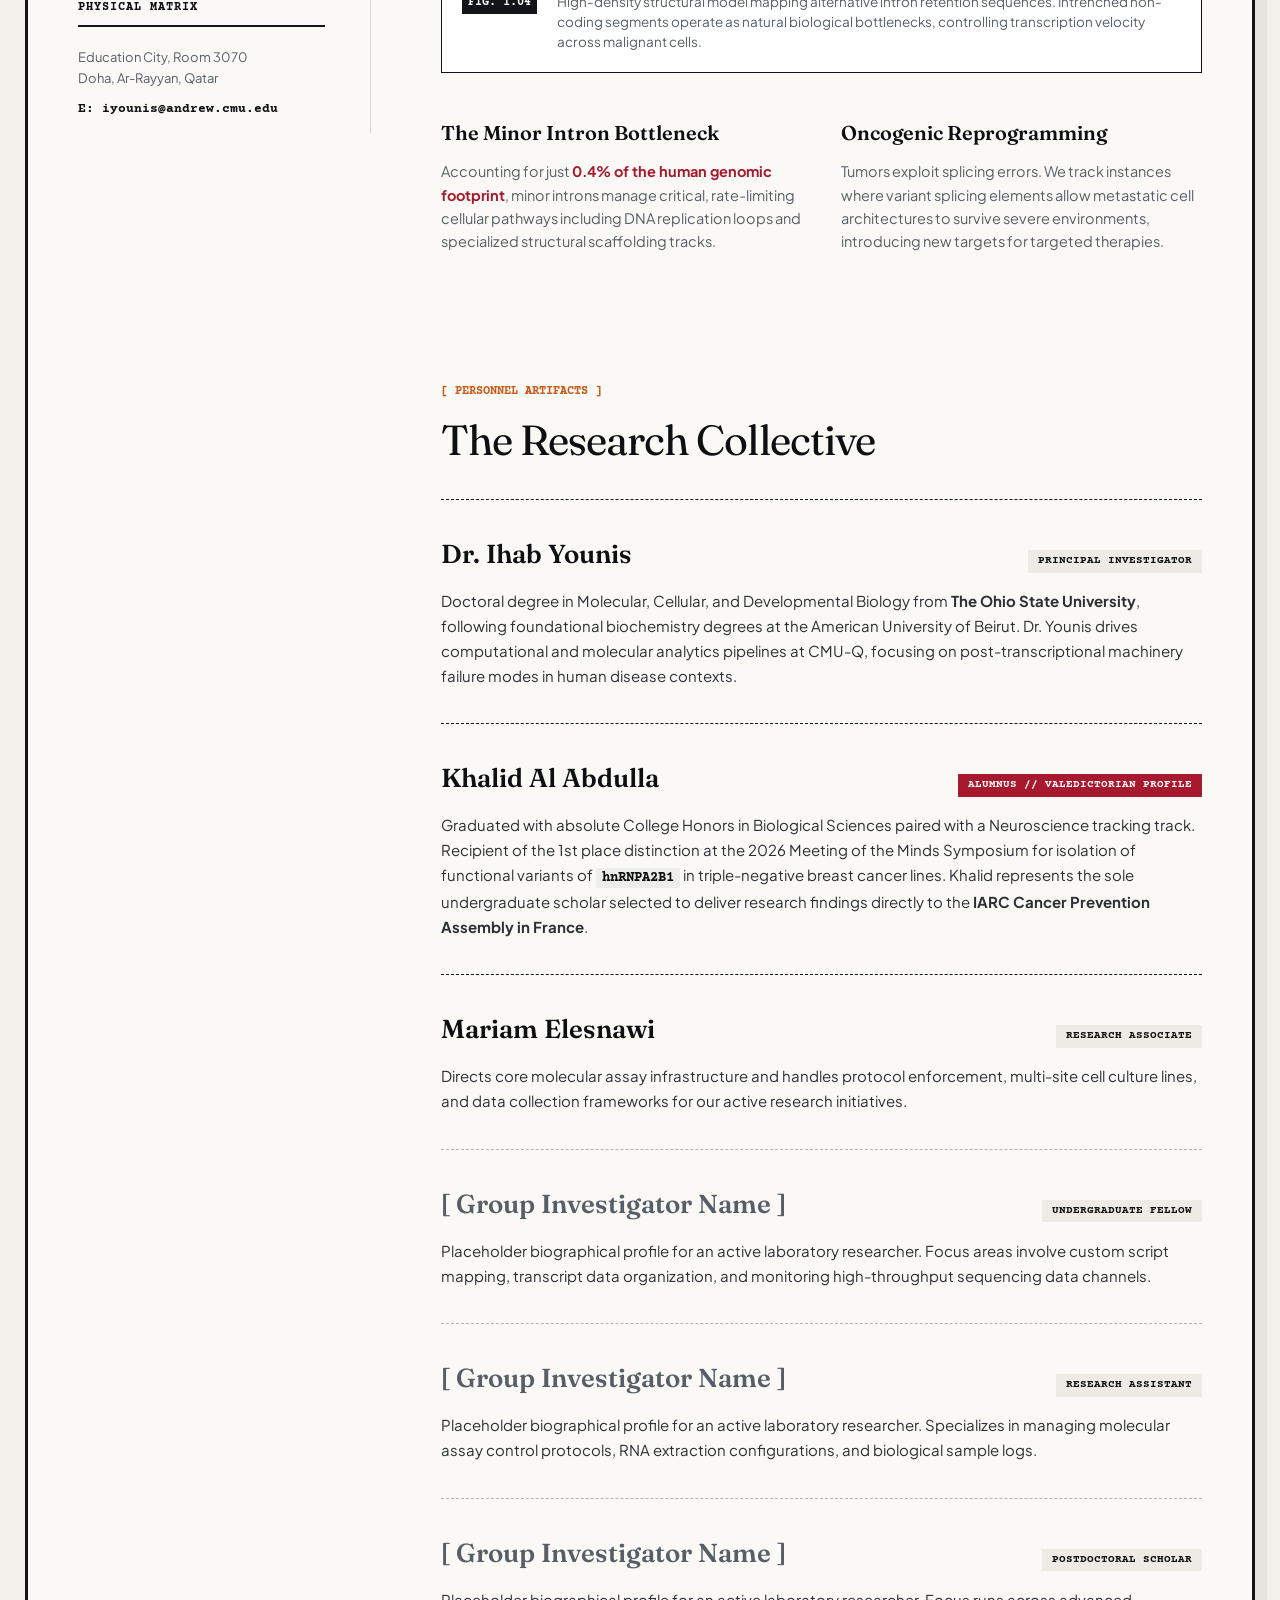
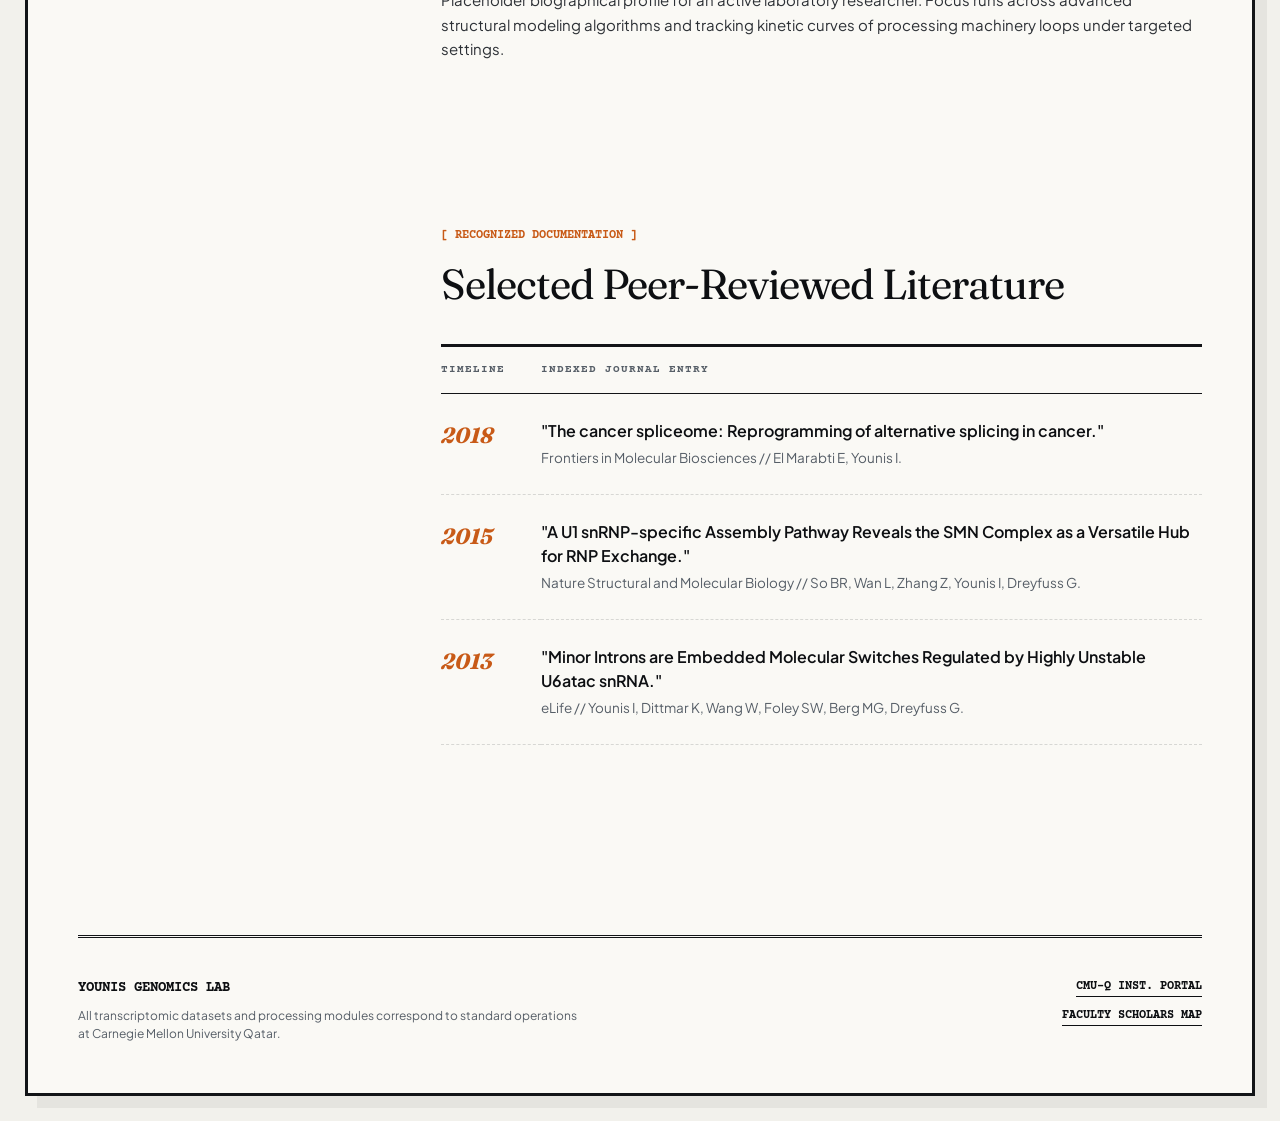
==== commit bfac15df: "Fix HTML structure and content formatting" ====
--- a/index.html
+++ b/index.html
@@ -79,6 +79,7 @@
                         <li><span class="index-num">A.03</span> <a href ="twintron_validated_dashboard.html">Twintrons MDAMB231</a></li>
                         <li><span class="index-num">A.04</span> <a href ="deseq2/deseq2.html">Differential gene expression in pan breast cancer</a></li>
                         <li><span class="index-num">A.04</span> <a href ="twintron_candidates_gencode_ucsc_structure.html">Twintron detection MDAMB231 vs MCF10A </a></li>
+                        <li><span class="index-num">A.04</span> <a href ="u6arac05.html">Twintron detection of u6atac AMO MDAMB231 vs Control AMO MDAMB231 </a></li>
                     </ul>
                 </div>
 
